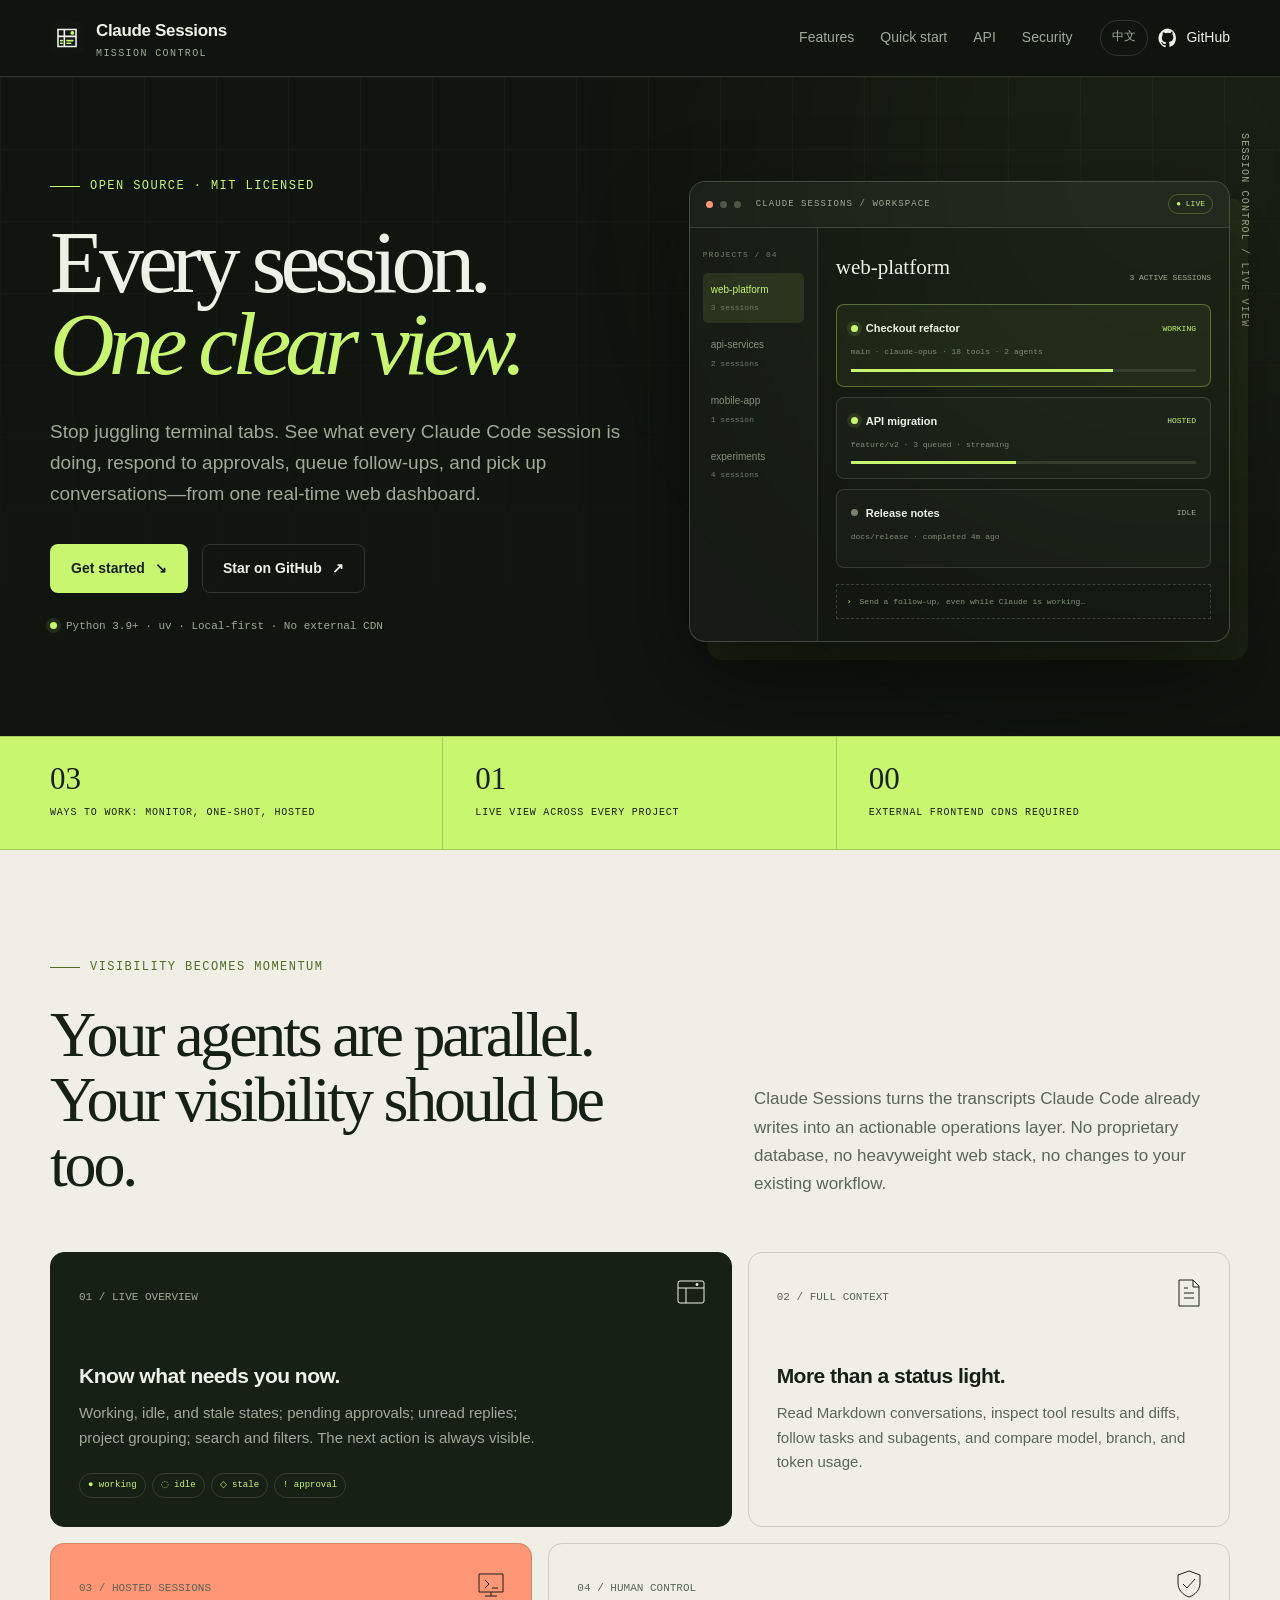
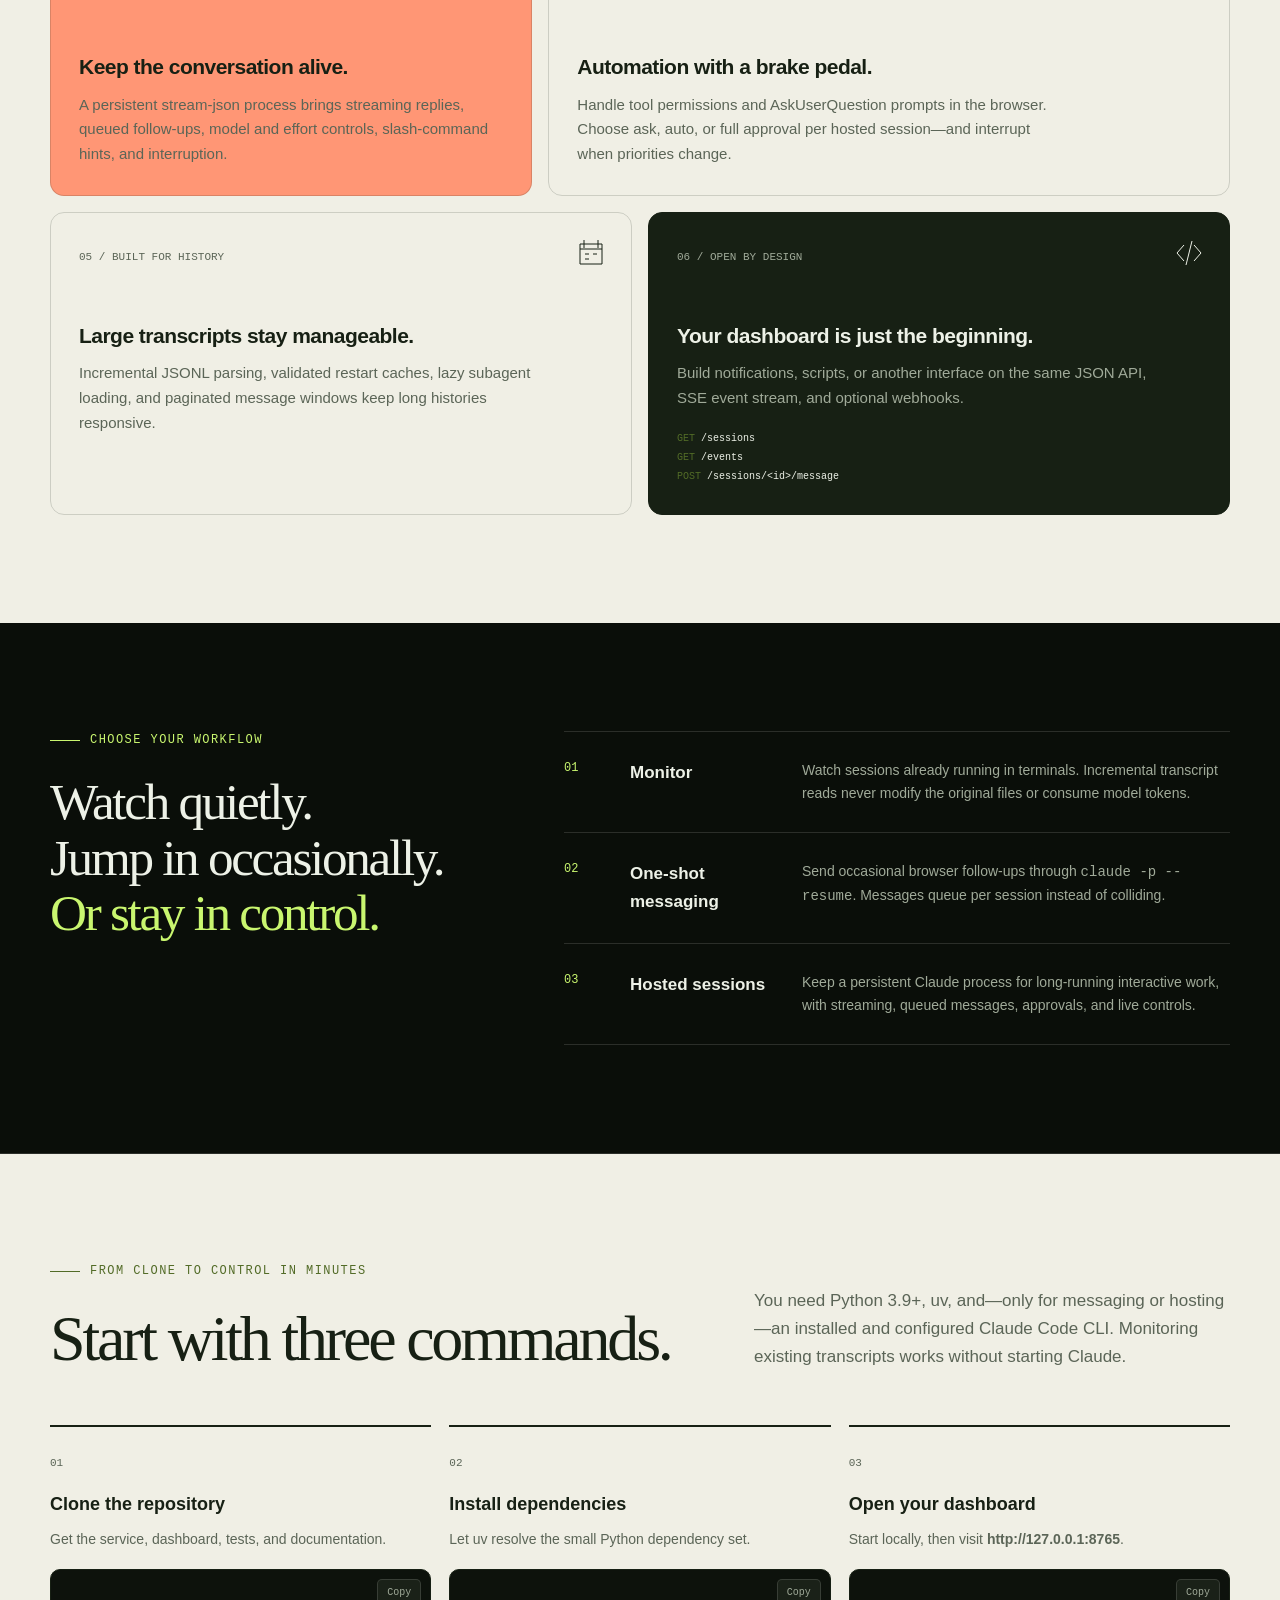
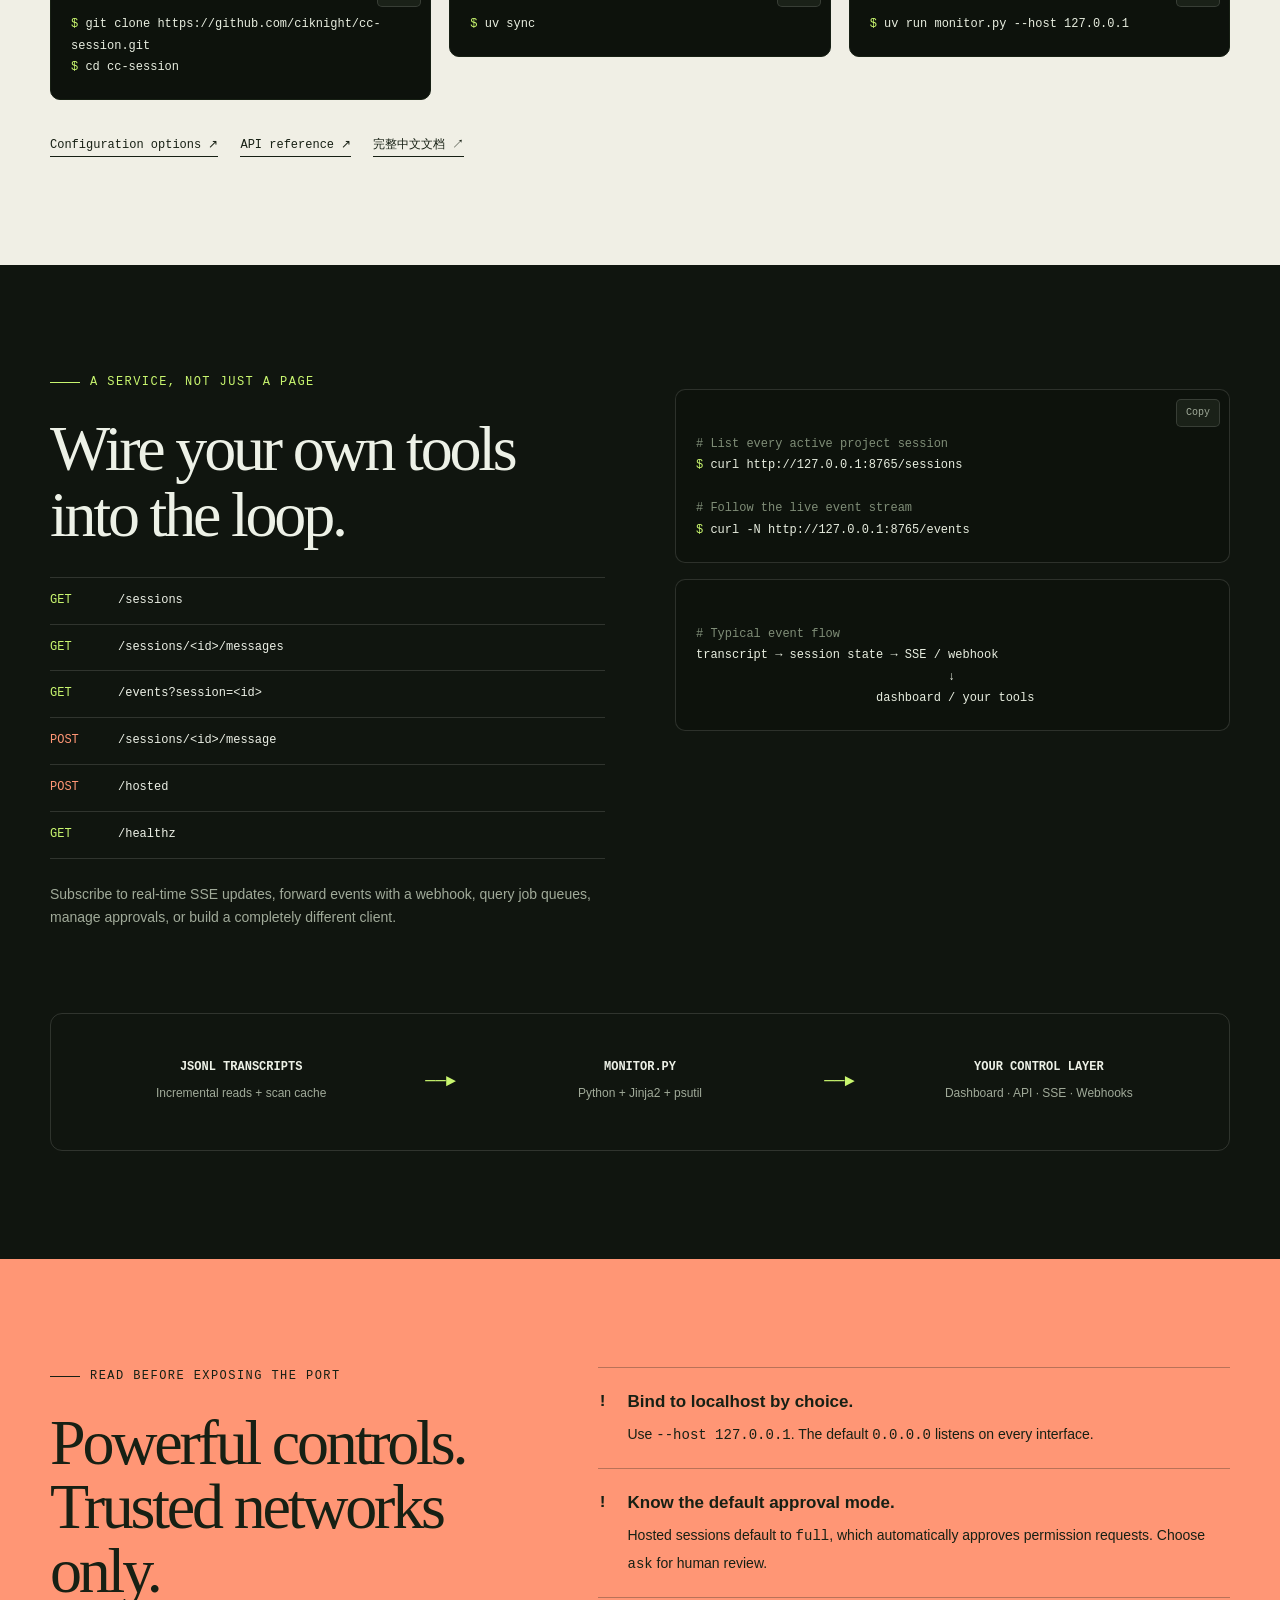
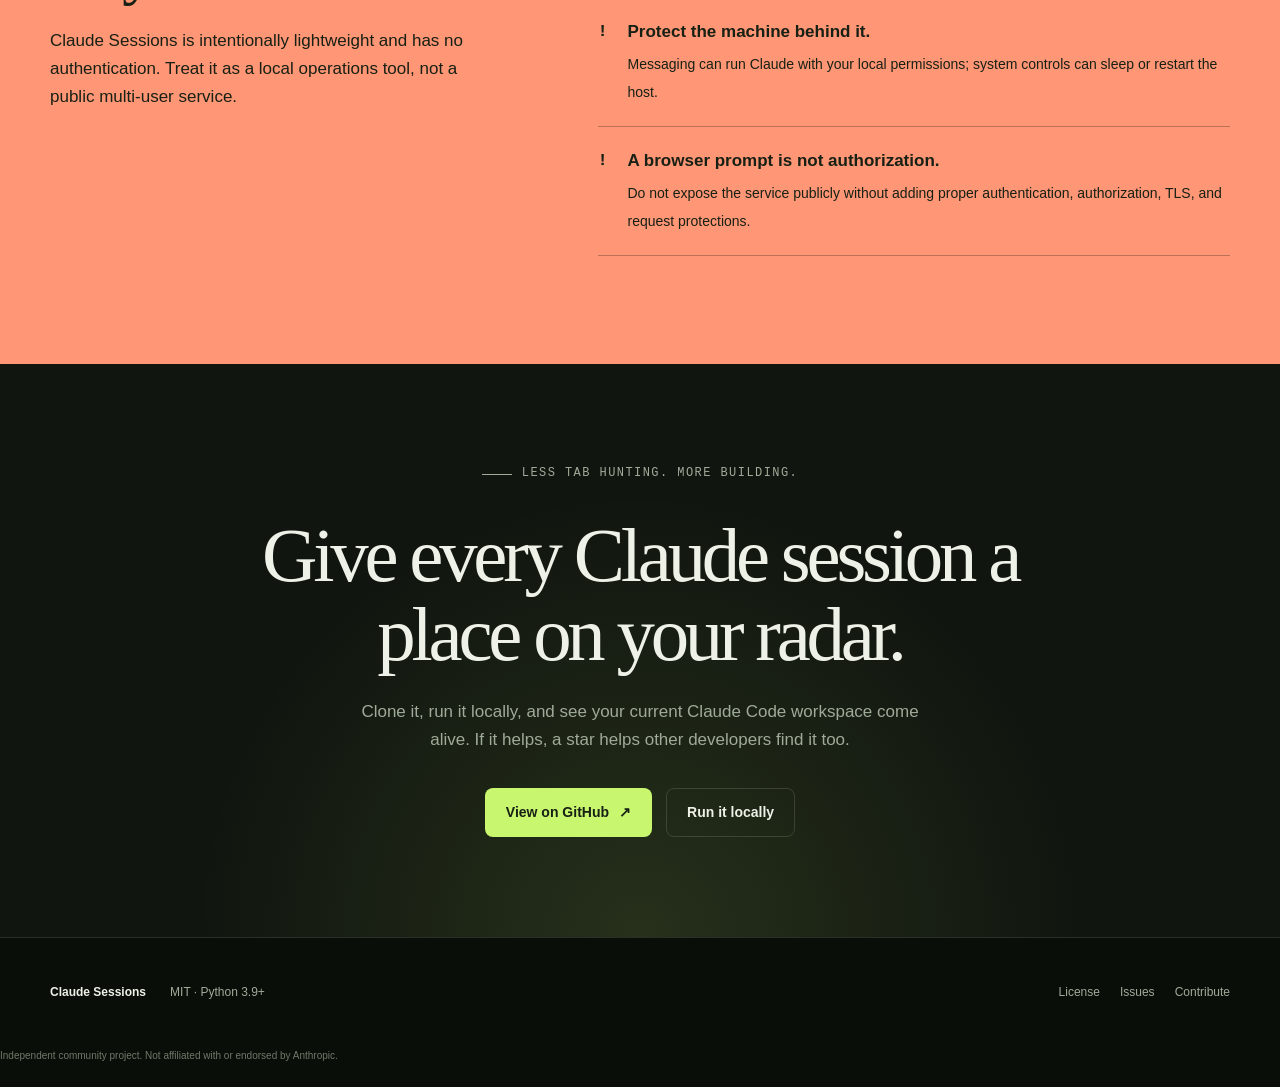
==== docs/index.html @ e8947041 "docs: 重写中英文文档并添加 GitHub Pages 站点 Co-Authored-By: Kimi <noreply@moonshot.ai>" ====
<!doctype html>
<html lang="en">
<head>
  <meta charset="utf-8">
  <meta name="viewport" content="width=device-width, initial-scale=1">
  <title>Claude Sessions — Mission control for Claude Code</title>
  <meta name="description" content="Monitor, manage, and chat with every Claude Code session from one real-time, self-hosted web dashboard. Open source and MIT licensed.">
  <meta name="theme-color" content="#10150f">
  <meta property="og:type" content="website">
  <meta property="og:title" content="Claude Sessions — Every session. One clear view.">
  <meta property="og:description" content="A real-time mission control dashboard for your Claude Code sessions.">
  <meta property="og:url" content="https://ciknight.github.io/cc-session/">
  <link rel="canonical" href="https://ciknight.github.io/cc-session/">
  <link rel="alternate" hreflang="en" href="https://ciknight.github.io/cc-session/">
  <link rel="alternate" hreflang="zh-CN" href="https://ciknight.github.io/cc-session/zh-CN.html">
  <link rel="icon" href="./favicon.svg" type="image/svg+xml">
  <link rel="stylesheet" href="./styles.css">
  <script src="./site.js" defer></script>
</head>
<body>
  <a class="skip-link" href="#main">Skip to content</a>
  <header class="site-header">
    <nav class="nav container" aria-label="Main navigation">
      <a class="brand" href="./index.html" aria-label="Claude Sessions home">
        <img src="./favicon.svg" alt="" width="34" height="34">
        <span>Claude Sessions<small>MISSION CONTROL</small></span>
      </a>
      <div class="nav-links">
        <a href="#features">Features</a>
        <a href="#quickstart">Quick start</a>
        <a href="#api">API</a>
        <a href="#security">Security</a>
      </div>
      <div class="nav-actions">
        <a class="language" href="./zh-CN.html" lang="zh-CN" hreflang="zh-CN" aria-label="阅读中文版">中文</a>
        <a class="github-link" href="https://github.com/ciknight/cc-session" target="_blank" rel="noopener noreferrer" aria-label="View Claude Sessions on GitHub">
          <svg viewBox="0 0 24 24" fill="currentColor" aria-hidden="true"><path d="M12 .7a11.5 11.5 0 0 0-3.6 22.4c.6.1.8-.2.8-.5v-2c-3.3.7-4-1.4-4-1.4-.5-1.4-1.3-1.8-1.3-1.8-1.1-.7.1-.7.1-.7 1.2.1 1.8 1.2 1.8 1.2 1.1 1.8 2.8 1.3 3.5 1 .1-.8.4-1.3.8-1.6-2.7-.3-5.5-1.3-5.5-5.9 0-1.3.5-2.4 1.2-3.2-.1-.3-.5-1.5.1-3.2 0 0 1-.3 3.2 1.2a11 11 0 0 1 5.8 0C16.1 4 17.1 4.3 17.1 4.3c.6 1.7.2 2.9.1 3.2.8.8 1.2 1.9 1.2 3.2 0 4.6-2.8 5.6-5.5 5.9.4.4.8 1.1.8 2.2v3.3c0 .3.2.7.8.5A11.5 11.5 0 0 0 12 .7Z"/></svg>
          <span>GitHub</span>
        </a>
      </div>
    </nav>
  </header>

  <main id="main">
    <section class="hero">
      <div class="hero-grid container">
        <div class="hero-copy-wrap">
          <p class="eyebrow">Open source · MIT licensed</p>
          <h1 class="hero-title">Every session.<em>One clear view.</em></h1>
          <p class="hero-copy">Stop juggling terminal tabs. See what every Claude Code session is doing, respond to approvals, queue follow-ups, and pick up conversations—from one real-time web dashboard.</p>
          <div class="hero-actions">
            <a class="button button-primary" href="#quickstart">Get started <span aria-hidden="true">↘</span></a>
            <a class="button button-ghost" href="https://github.com/ciknight/cc-session" target="_blank" rel="noopener noreferrer">Star on GitHub <span aria-hidden="true">↗</span></a>
          </div>
          <p class="hero-note"><span class="status-dot" aria-hidden="true"></span> Python 3.9+ · uv · Local-first · No external CDN</p>
        </div>

        <div class="console-wrap">
          <span class="console-index" aria-hidden="true">SESSION CONTROL / LIVE VIEW</span>
          <div class="console" role="img" aria-label="Stylized preview of the Claude Sessions multi-project dashboard">
            <div class="console-bar" aria-hidden="true">
              <i></i><i></i><i></i>
              <span class="console-title">CLAUDE SESSIONS / WORKSPACE</span>
              <span class="live-pill">● LIVE</span>
            </div>
            <div class="console-body" aria-hidden="true">
              <aside class="console-side">
                <p class="console-label">PROJECTS / 04</p>
                <div class="project active">web-platform<span>3 sessions</span></div>
                <div class="project">api-services<span>2 sessions</span></div>
                <div class="project">mobile-app<span>1 session</span></div>
                <div class="project">experiments<span>4 sessions</span></div>
              </aside>
              <div class="console-main">
                <div class="console-heading"><strong>web-platform</strong><span>3 ACTIVE SESSIONS</span></div>
                <div class="session-card featured">
                  <div class="session-top"><span class="status-dot"></span><strong>Checkout refactor</strong><span class="session-state">working</span></div>
                  <p class="session-meta">main · claude-opus · 18 tools · 2 agents</p>
                  <div class="meter"><span style="width: 76%"></span></div>
                </div>
                <div class="session-card">
                  <div class="session-top"><span class="status-dot"></span><strong>API migration</strong><span class="session-state">hosted</span></div>
                  <p class="session-meta">feature/v2 · 3 queued · streaming</p>
                  <div class="meter"><span style="width: 48%"></span></div>
                </div>
                <div class="session-card">
                  <div class="session-top"><span class="status-dot" style="background:#77816f;box-shadow:none"></span><strong>Release notes</strong><span class="session-state idle">idle</span></div>
                  <p class="session-meta">docs/release · completed 4m ago</p>
                </div>
                <div class="console-command"><b>›</b> Send a follow-up, even while Claude is working…</div>
              </div>
            </div>
          </div>
        </div>
      </div>
    </section>

    <div class="signal-strip" aria-label="Project facts">
      <div class="signal-grid container">
        <div class="signal"><strong>03</strong><span>ways to work: monitor, one-shot, hosted</span></div>
        <div class="signal"><strong>01</strong><span>live view across every project</span></div>
        <div class="signal"><strong>00</strong><span>external frontend CDNs required</span></div>
      </div>
    </div>

    <section class="section section-paper" id="features">
      <div class="container">
        <div class="section-head">
          <div>
            <p class="eyebrow">Visibility becomes momentum</p>
            <h2 class="section-title">Your agents are parallel.<br>Your visibility should be too.</h2>
          </div>
          <p class="section-copy">Claude Sessions turns the transcripts Claude Code already writes into an actionable operations layer. No proprietary database, no heavyweight web stack, no changes to your existing workflow.</p>
        </div>

        <div class="feature-grid">
          <article class="feature-card dark">
            <span class="feature-number">01 / LIVE OVERVIEW</span>
            <svg class="feature-icon" viewBox="0 0 32 32" fill="none" stroke="currentColor" aria-hidden="true"><rect x="3" y="4" width="26" height="22" rx="2"/><path d="M3 11h26M11 11v15"/><circle cx="22" cy="7.5" r="1" fill="currentColor"/></svg>
            <h3>Know what needs you now.</h3>
            <p>Working, idle, and stale states; pending approvals; unread replies; project grouping; search and filters. The next action is always visible.</p>
            <div class="mini-events"><span>● working</span><span>◌ idle</span><span>◇ stale</span><span>! approval</span></div>
          </article>

          <article class="feature-card">
            <span class="feature-number">02 / FULL CONTEXT</span>
            <svg class="feature-icon" viewBox="0 0 32 32" fill="none" stroke="currentColor" aria-hidden="true"><path d="M6 3h14l6 6v20H6z"/><path d="M20 3v7h6M11 16h10M11 21h10M11 11h4"/></svg>
            <h3>More than a status light.</h3>
            <p>Read Markdown conversations, inspect tool results and diffs, follow tasks and subagents, and compare model, branch, and token usage.</p>
          </article>

          <article class="feature-card accent">
            <span class="feature-number">03 / HOSTED SESSIONS</span>
            <svg class="feature-icon" viewBox="0 0 32 32" fill="none" stroke="currentColor" aria-hidden="true"><path d="M4 6h24v18H4zM10 28h12M16 24v4"/><path d="m10 12 4 4-4 4M17 20h6"/></svg>
            <h3>Keep the conversation alive.</h3>
            <p>A persistent stream-json process brings streaming replies, queued follow-ups, model and effort controls, slash-command hints, and interruption.</p>
          </article>

          <article class="feature-card">
            <span class="feature-number">04 / HUMAN CONTROL</span>
            <svg class="feature-icon" viewBox="0 0 32 32" fill="none" stroke="currentColor" aria-hidden="true"><path d="M16 3 27 7v8c0 7-4.7 11.7-11 14-6.3-2.3-11-7-11-14V7z"/><path d="m10 16 4 4 8-9"/></svg>
            <h3>Automation with a brake pedal.</h3>
            <p>Handle tool permissions and AskUserQuestion prompts in the browser. Choose ask, auto, or full approval per hosted session—and interrupt when priorities change.</p>
          </article>

          <article class="feature-card">
            <span class="feature-number">05 / BUILT FOR HISTORY</span>
            <svg class="feature-icon" viewBox="0 0 32 32" fill="none" stroke="currentColor" aria-hidden="true"><path d="M5 7h22v20H5zM9 3v8M23 3v8M5 12h22"/><path d="M10 17h4M18 17h4M10 22h4"/></svg>
            <h3>Large transcripts stay manageable.</h3>
            <p>Incremental JSONL parsing, validated restart caches, lazy subagent loading, and paginated message windows keep long histories responsive.</p>
          </article>

          <article class="feature-card dark">
            <span class="feature-number">06 / OPEN BY DESIGN</span>
            <svg class="feature-icon" viewBox="0 0 32 32" fill="none" stroke="currentColor" aria-hidden="true"><path d="M11 8 4 16l7 8M21 8l7 8-7 8M19 4l-6 24"/></svg>
            <h3>Your dashboard is just the beginning.</h3>
            <p>Build notifications, scripts, or another interface on the same JSON API, SSE event stream, and optional webhooks.</p>
            <div class="endpoint-lines"><b>GET</b> /sessions<br><b>GET</b> /events<br><b>POST</b> /sessions/&lt;id&gt;/message</div>
          </article>
        </div>
      </div>
    </section>

    <section class="statement" id="workflows">
      <div class="statement-grid container">
        <div>
          <p class="eyebrow">Choose your workflow</p>
          <h2 class="statement-title">Watch quietly.<br>Jump in occasionally.<br><span class="lime">Or stay in control.</span></h2>
        </div>
        <div class="workflow-list">
          <article class="workflow">
            <span class="workflow-number">01</span>
            <h3>Monitor</h3>
            <p>Watch sessions already running in terminals. Incremental transcript reads never modify the original files or consume model tokens.</p>
          </article>
          <article class="workflow">
            <span class="workflow-number">02</span>
            <h3>One-shot messaging</h3>
            <p>Send occasional browser follow-ups through <code>claude -p --resume</code>. Messages queue per session instead of colliding.</p>
          </article>
          <article class="workflow">
            <span class="workflow-number">03</span>
            <h3>Hosted sessions</h3>
            <p>Keep a persistent Claude process for long-running interactive work, with streaming, queued messages, approvals, and live controls.</p>
          </article>
        </div>
      </div>
    </section>

    <section class="section section-paper" id="quickstart">
      <div class="container">
        <div class="section-head">
          <div>
            <p class="eyebrow">From clone to control in minutes</p>
            <h2 class="section-title">Start with three commands.</h2>
          </div>
          <p class="section-copy">You need Python 3.9+, uv, and—only for messaging or hosting—an installed and configured Claude Code CLI. Monitoring existing transcripts works without starting Claude.</p>
        </div>

        <div class="steps">
          <article class="step">
            <h3>Clone the repository</h3>
            <p>Get the service, dashboard, tests, and documentation.</p>
            <div class="code-block">
              <button class="copy-button" type="button" data-copy="git clone https://github.com/ciknight/cc-session.git &amp;&amp; cd cc-session" aria-label="Copy clone command">Copy</button>
              <pre><span class="prompt">$</span> git clone https://github.com/ciknight/cc-session.git
<span class="prompt">$</span> cd cc-session</pre>
            </div>
          </article>
          <article class="step">
            <h3>Install dependencies</h3>
            <p>Let uv resolve the small Python dependency set.</p>
            <div class="code-block">
              <button class="copy-button" type="button" data-copy="uv sync" aria-label="Copy dependency installation command">Copy</button>
              <pre><span class="prompt">$</span> uv sync</pre>
            </div>
          </article>
          <article class="step">
            <h3>Open your dashboard</h3>
            <p>Start locally, then visit <strong>http://127.0.0.1:8765</strong>.</p>
            <div class="code-block">
              <button class="copy-button" type="button" data-copy="uv run monitor.py --host 127.0.0.1" aria-label="Copy server start command">Copy</button>
              <pre><span class="prompt">$</span> uv run monitor.py --host 127.0.0.1</pre>
            </div>
          </article>
        </div>
        <div class="quick-links">
          <a class="text-link" href="https://github.com/ciknight/cc-session#configuration" target="_blank" rel="noopener noreferrer">Configuration options ↗</a>
          <a class="text-link" href="https://github.com/ciknight/cc-session#json-api-sse-and-webhooks" target="_blank" rel="noopener noreferrer">API reference ↗</a>
          <a class="text-link" href="https://github.com/ciknight/cc-session/blob/main/README.zh-CN.md" target="_blank" rel="noopener noreferrer">完整中文文档 ↗</a>
        </div>
      </div>
    </section>

    <section class="section" id="api">
      <div class="container">
        <div class="api-grid">
          <div>
            <p class="eyebrow">A service, not just a page</p>
            <h2 class="section-title">Wire your own tools into the loop.</h2>
            <ul class="api-list">
              <li><b>GET</b><span>/sessions</span></li>
              <li><b>GET</b><span>/sessions/&lt;id&gt;/messages</span></li>
              <li><b>GET</b><span>/events?session=&lt;id&gt;</span></li>
              <li><b class="post">POST</b><span>/sessions/&lt;id&gt;/message</span></li>
              <li><b class="post">POST</b><span>/hosted</span></li>
              <li><b>GET</b><span>/healthz</span></li>
            </ul>
            <p class="api-note">Subscribe to real-time SSE updates, forward events with a webhook, query job queues, manage approvals, or build a completely different client.</p>
          </div>
          <div>
            <div class="code-block">
              <button class="copy-button" type="button" data-copy="curl http://127.0.0.1:8765/sessions" aria-label="Copy sessions API example">Copy</button>
              <pre><span class="comment"># List every active project session</span>
<span class="prompt">$</span> curl http://127.0.0.1:8765/sessions

<span class="comment"># Follow the live event stream</span>
<span class="prompt">$</span> curl -N http://127.0.0.1:8765/events</pre>
            </div>
            <div class="code-block">
              <pre><span class="comment"># Typical event flow</span>
transcript → session state → SSE / webhook
                                   ↓
                         dashboard / your tools</pre>
            </div>
          </div>
        </div>

        <div class="architecture">
          <div class="architecture-flow" aria-label="Architecture: transcript files to monitor service to dashboard and integrations">
            <div class="arch-node"><strong>JSONL TRANSCRIPTS</strong><span>Incremental reads + scan cache</span></div>
            <span class="arch-arrow" aria-hidden="true">──►</span>
            <div class="arch-node"><strong>MONITOR.PY</strong><span>Python + Jinja2 + psutil</span></div>
            <span class="arch-arrow" aria-hidden="true">──►</span>
            <div class="arch-node"><strong>YOUR CONTROL LAYER</strong><span>Dashboard · API · SSE · Webhooks</span></div>
          </div>
        </div>
      </div>
    </section>

    <section class="section security" id="security">
      <div class="security-grid container">
        <div>
          <p class="eyebrow">Read before exposing the port</p>
          <h2 class="security-title">Powerful controls.<br>Trusted networks only.</h2>
          <p class="security-intro">Claude Sessions is intentionally lightweight and has no authentication. Treat it as a local operations tool, not a public multi-user service.</p>
        </div>
        <ul class="security-list">
          <li><strong>Bind to localhost by choice.</strong><span>Use <code>--host 127.0.0.1</code>. The default <code>0.0.0.0</code> listens on every interface.</span></li>
          <li><strong>Know the default approval mode.</strong><span>Hosted sessions default to <code>full</code>, which automatically approves permission requests. Choose <code>ask</code> for human review.</span></li>
          <li><strong>Protect the machine behind it.</strong><span>Messaging can run Claude with your local permissions; system controls can sleep or restart the host.</span></li>
          <li><strong>A browser prompt is not authorization.</strong><span>Do not expose the service publicly without adding proper authentication, authorization, TLS, and request protections.</span></li>
        </ul>
      </div>
    </section>

    <section class="closing">
      <div class="closing-inner container">
        <p class="eyebrow" style="justify-content:center">Less tab hunting. More building.</p>
        <h2 class="closing-title">Give every Claude session a place on your radar.</h2>
        <p>Clone it, run it locally, and see your current Claude Code workspace come alive. If it helps, a star helps other developers find it too.</p>
        <div class="hero-actions">
          <a class="button button-primary" href="https://github.com/ciknight/cc-session" target="_blank" rel="noopener noreferrer">View on GitHub <span aria-hidden="true">↗</span></a>
          <a class="button button-ghost" href="#quickstart">Run it locally</a>
        </div>
      </div>
    </section>
  </main>

  <footer class="site-footer">
    <div class="footer container">
      <span class="footer-brand">Claude Sessions</span>
      <span>MIT · Python 3.9+</span>
      <div class="footer-links">
        <a href="https://github.com/ciknight/cc-session/blob/main/LICENSE" target="_blank" rel="noopener noreferrer">License</a>
        <a href="https://github.com/ciknight/cc-session/issues" target="_blank" rel="noopener noreferrer">Issues</a>
        <a href="https://github.com/ciknight/cc-session#contributing" target="_blank" rel="noopener noreferrer">Contribute</a>
      </div>
    </div>
    <p class="disclaimer container">Independent community project. Not affiliated with or endorsed by Anthropic.</p>
  </footer>
  <div id="copy-status" class="sr-only" role="status" aria-live="polite"></div>
</body>
</html>
---- docs/styles.css ----
/* Claude Sessions — editorial mission-control aesthetic, no external assets. */
:root {
  color-scheme: dark;
  --bg: #10150f;
  --bg-deep: #0a0e09;
  --surface: #182017;
  --surface-2: #20291e;
  --paper: #f0efe5;
  --paper-deep: #e5e5d9;
  --ink: #172014;
  --text: #edf1e7;
  --muted: #a0aa99;
  --muted-dark: #5b6557;
  --line: rgba(237, 241, 231, 0.14);
  --line-dark: rgba(23, 32, 20, 0.16);
  --lime: #c9f66f;
  --lime-deep: #a9db4f;
  --coral: #ff9675;
  --mono: "Cascadia Code", "SFMono-Regular", Consolas, monospace;
  --display: "Iowan Old Style", "Palatino Linotype", "Book Antiqua", Georgia, serif;
  --body: "Trebuchet MS", "Aptos", sans-serif;
  --max: 1180px;
  --radius: 22px;
}

* { box-sizing: border-box; }
html { scroll-behavior: smooth; scroll-padding-top: 96px; }
body {
  margin: 0;
  background: var(--bg);
  color: var(--text);
  font-family: var(--body);
  font-size: 17px;
  line-height: 1.65;
  -webkit-font-smoothing: antialiased;
}
html[lang="zh-CN"] body { font-family: "Trebuchet MS", "Microsoft YaHei", sans-serif; }
html[lang="zh-CN"] .hero-title,
html[lang="zh-CN"] .section-title,
html[lang="zh-CN"] .statement-title,
html[lang="zh-CN"] .closing-title {
  font-family: "Songti SC", "Noto Serif CJK SC", "SimSun", serif;
}

a { color: inherit; text-decoration: none; }
button, a { -webkit-tap-highlight-color: transparent; }
button { font: inherit; }
::selection { background: var(--lime); color: var(--ink); }
:focus-visible { outline: 3px solid var(--coral); outline-offset: 4px; }

.skip-link {
  position: fixed;
  top: 10px;
  left: 10px;
  z-index: 100;
  padding: 10px 16px;
  background: var(--lime);
  color: var(--ink);
  transform: translateY(-160%);
}
.skip-link:focus { transform: translateY(0); }
.container { width: min(calc(100% - 48px), var(--max)); margin-inline: auto; }
.mono { font-family: var(--mono); }
.lime { color: var(--lime); }
.coral { color: var(--coral); }
.sr-only {
  position: absolute;
  width: 1px;
  height: 1px;
  padding: 0;
  margin: -1px;
  overflow: hidden;
  clip: rect(0, 0, 0, 0);
  white-space: nowrap;
  border: 0;
}

.site-header {
  position: sticky;
  top: 0;
  z-index: 50;
  border-bottom: 1px solid var(--line);
  background: rgba(16, 21, 15, 0.88);
  backdrop-filter: blur(18px);
}
.nav { min-height: 76px; display: flex; align-items: center; gap: 28px; }
.brand { display: inline-flex; align-items: center; gap: 12px; font-weight: 700; letter-spacing: -0.02em; }
.brand img { width: 34px; height: 34px; }
.brand small { color: var(--muted); font-family: var(--mono); font-size: 10px; font-weight: 400; letter-spacing: 0.14em; display: block; line-height: 1; margin-top: 3px; }
.nav-links { display: flex; align-items: center; gap: 26px; margin-left: auto; }
.nav-links a { color: var(--muted); font-size: 14px; }
.nav-links a:hover { color: var(--lime); }
.nav-actions { display: flex; align-items: center; gap: 10px; margin-left: auto; }
.nav-links + .nav-actions { margin-left: 0; }
.language {
  padding: 7px 11px;
  border: 1px solid var(--line);
  border-radius: 99px;
  color: var(--muted);
  font-family: var(--mono);
  font-size: 12px;
}
.language:hover { border-color: var(--lime); color: var(--lime); }
.github-link { display: inline-flex; align-items: center; gap: 8px; font-size: 14px; }
.github-link svg { width: 20px; height: 20px; }

.hero { position: relative; overflow: hidden; padding: 100px 0 90px; }
.hero::before {
  content: "";
  position: absolute;
  inset: 0;
  pointer-events: none;
  background-image: linear-gradient(var(--line) 1px, transparent 1px), linear-gradient(90deg, var(--line) 1px, transparent 1px);
  background-size: 72px 72px;
  mask-image: linear-gradient(to bottom, black, transparent 88%);
  opacity: 0.24;
}
.hero::after {
  content: "";
  position: absolute;
  width: 580px;
  height: 580px;
  right: -180px;
  top: -200px;
  border-radius: 50%;
  background: var(--lime);
  filter: blur(180px);
  opacity: 0.08;
  pointer-events: none;
}
.hero-grid { position: relative; display: grid; grid-template-columns: minmax(0, 1.03fr) minmax(420px, 0.97fr); gap: 64px; align-items: center; }
.eyebrow { display: flex; align-items: center; gap: 10px; margin: 0 0 24px; color: var(--lime); font-family: var(--mono); font-size: 12px; letter-spacing: 0.12em; text-transform: uppercase; }
.eyebrow::before { content: ""; width: 30px; height: 1px; background: currentColor; }
.hero-title { margin: 0; font-family: var(--display); font-size: clamp(58px, 7vw, 102px); font-weight: 400; letter-spacing: -0.065em; line-height: 0.92; }
.hero-title em { display: block; color: var(--lime); font-weight: 400; }
html[lang="zh-CN"] .hero-title { font-size: clamp(48px, 6.3vw, 86px); letter-spacing: -0.05em; line-height: 1.06; }
.hero-copy { max-width: 610px; margin: 30px 0 0; color: var(--muted); font-size: 19px; line-height: 1.65; }
.hero-actions { display: flex; flex-wrap: wrap; gap: 14px; margin-top: 34px; }
.button { display: inline-flex; align-items: center; justify-content: center; gap: 10px; min-height: 48px; padding: 12px 20px; border: 1px solid transparent; border-radius: 8px; font-size: 14px; font-weight: 700; transition: transform 180ms ease, background 180ms ease, border-color 180ms ease; }
.button:hover { transform: translateY(-2px); }
.button-primary { background: var(--lime); color: var(--ink); }
.button-primary:hover { background: #dcff94; }
.button-ghost { border-color: var(--line); color: var(--text); }
.button-ghost:hover { border-color: var(--muted); background: rgba(255,255,255,0.04); }
.button-dark { background: var(--ink); color: var(--paper); }
.button svg { width: 17px; height: 17px; }
.hero-note { display: flex; align-items: center; gap: 9px; margin-top: 24px; color: var(--muted); font-family: var(--mono); font-size: 11px; }
.status-dot { display: inline-block; flex: 0 0 auto; width: 7px; height: 7px; border-radius: 50%; background: var(--lime); box-shadow: 0 0 0 4px rgba(201, 246, 111, 0.1); }
.hero-copy-wrap { animation: arrive 650ms both; }
.console-wrap { position: relative; animation: arrive 750ms 120ms both; }
.console-index { position: absolute; right: -22px; top: -48px; color: var(--muted); font-family: var(--mono); font-size: 10px; letter-spacing: 0.12em; writing-mode: vertical-rl; }
.console { position: relative; border: 1px solid rgba(237,241,231,0.22); border-radius: 16px; overflow: hidden; background: #121811; box-shadow: 0 36px 90px rgba(0,0,0,0.46), 18px 18px 0 rgba(201,246,111,0.06); }
.console-bar { display: flex; align-items: center; gap: 7px; height: 46px; padding: 0 16px; border-bottom: 1px solid var(--line); background: #1a2119; }
.console-bar i { width: 7px; height: 7px; border-radius: 50%; background: #4c5749; }
.console-bar i:first-child { background: var(--coral); }
.console-title { margin-left: 8px; color: var(--muted); font-family: var(--mono); font-size: 9px; letter-spacing: 0.12em; }
.live-pill { margin-left: auto; padding: 2px 7px; border: 1px solid rgba(201,246,111,0.25); border-radius: 99px; color: var(--lime); font-family: var(--mono); font-size: 8px; }
.console-body { display: grid; grid-template-columns: 128px 1fr; min-height: 390px; }
.console-side { padding: 20px 13px; border-right: 1px solid var(--line); background: rgba(255,255,255,0.015); }
.console-label { margin: 0 0 12px; color: #74806f; font-family: var(--mono); font-size: 8px; letter-spacing: 0.12em; }
.project { padding: 9px 8px; margin-bottom: 5px; border-radius: 5px; color: #84907e; font-size: 10px; }
.project.active { background: rgba(201,246,111,0.1); color: var(--lime); }
.project span { display: block; margin-top: 3px; color: #6f7b69; font-family: var(--mono); font-size: 8px; }
.console-main { padding: 22px 18px; }
.console-heading { display: flex; justify-content: space-between; align-items: end; margin-bottom: 20px; }
.console-heading strong { font-family: var(--display); font-size: 21px; font-weight: 400; }
.console-heading span { color: var(--muted); font-family: var(--mono); font-size: 8px; }
.session-card { padding: 14px; margin-bottom: 10px; border: 1px solid var(--line); border-radius: 8px; background: rgba(255,255,255,0.025); }
.session-card.featured { border-color: rgba(201,246,111,0.34); background: rgba(201,246,111,0.055); }
.session-top { display: flex; align-items: center; gap: 8px; font-size: 11px; }
.session-state { margin-left: auto; color: var(--lime); font-family: var(--mono); font-size: 8px; text-transform: uppercase; }
.session-state.idle { color: #a1aa9c; }
.session-meta { margin: 8px 0 10px; color: #7e8978; font-family: var(--mono); font-size: 8px; }
.meter { height: 3px; background: #30392d; }
.meter span { display: block; height: 100%; background: var(--lime); }
.console-command { display: flex; align-items: center; gap: 8px; margin-top: 16px; padding: 10px; border: 1px dashed #394334; color: #85917d; font-family: var(--mono); font-size: 8px; }
.console-command b { color: var(--lime); font-weight: 400; }

.signal-strip { border-block: 1px solid rgba(23,32,20,0.2); background: var(--lime); color: var(--ink); }
.signal-grid { display: grid; grid-template-columns: repeat(3, 1fr); }
.signal { padding: 25px 32px; border-right: 1px solid rgba(23,32,20,0.2); }
.signal:first-child { padding-left: 0; }
.signal:last-child { border: 0; }
.signal strong { display: block; font-family: var(--display); font-size: 31px; font-weight: 400; line-height: 1.1; }
.signal span { font-family: var(--mono); font-size: 10px; letter-spacing: 0.08em; text-transform: uppercase; }

.section { padding: 108px 0; }
.section-paper { background: var(--paper); color: var(--ink); }
.section-paper .eyebrow { color: #526b27; }
.section-paper .section-copy { color: var(--muted-dark); }
.section-head { display: grid; grid-template-columns: 1.15fr 0.85fr; gap: 60px; align-items: end; margin-bottom: 54px; }
.section-title { margin: 0; font-family: var(--display); font-size: clamp(42px, 5vw, 67px); font-weight: 400; letter-spacing: -0.05em; line-height: 1.02; }
.section-copy { margin: 0; color: var(--muted); }
.feature-grid { display: grid; grid-template-columns: repeat(12, 1fr); gap: 16px; }
.feature-card { position: relative; min-height: 250px; padding: 28px; border: 1px solid var(--line-dark); border-radius: 14px; overflow: hidden; transition: transform 180ms ease, box-shadow 180ms ease; }
.feature-card:hover { transform: translateY(-4px); box-shadow: 0 18px 40px rgba(23,32,20,0.08); }
.feature-card:nth-child(1), .feature-card:nth-child(4) { grid-column: span 7; }
.feature-card:nth-child(2), .feature-card:nth-child(3) { grid-column: span 5; }
.feature-card:nth-child(5), .feature-card:nth-child(6) { grid-column: span 6; }
.feature-card.dark { background: var(--ink); color: var(--text); border-color: var(--ink); }
.feature-card.accent { background: var(--coral); }
.feature-number { color: var(--muted-dark); font-family: var(--mono); font-size: 11px; }
.dark .feature-number { color: var(--muted); }
.feature-icon { position: absolute; right: 24px; top: 24px; width: 32px; height: 32px; }
.feature-card h3 { margin: 54px 0 12px; font-size: 21px; letter-spacing: -0.025em; line-height: 1.25; }
.feature-card p { max-width: 480px; margin: 0; color: var(--muted-dark); font-size: 15px; }
.feature-card.dark p { color: var(--muted); }
.mini-events { display: flex; gap: 6px; margin-top: 23px; }
.mini-events span { padding: 4px 8px; border: 1px solid var(--line); border-radius: 99px; color: var(--lime); font-family: var(--mono); font-size: 9px; }
.endpoint-lines { margin-top: 18px; font-family: var(--mono); font-size: 10px; line-height: 1.9; }
.endpoint-lines b { color: #526b27; font-weight: 400; }

.statement { padding: 108px 0; border-bottom: 1px solid var(--line); background: var(--bg-deep); }
.statement-grid { display: grid; grid-template-columns: 0.8fr 1.2fr; gap: 70px; }
.statement-title { margin: 0; font-family: var(--display); font-size: clamp(39px, 4vw, 58px); font-weight: 400; letter-spacing: -0.045em; line-height: 1.08; }
.workflow-list { border-top: 1px solid var(--line); }
.workflow { display: grid; grid-template-columns: 44px 150px 1fr; gap: 22px; padding: 27px 0; border-bottom: 1px solid var(--line); align-items: start; }
.workflow-number { color: var(--lime); font-family: var(--mono); font-size: 12px; }
.workflow h3 { margin: 0; font-size: 17px; }
.workflow p { margin: 0; color: var(--muted); font-size: 14px; }

.steps { display: grid; grid-template-columns: repeat(3, 1fr); gap: 18px; counter-reset: steps; }
.step { padding-top: 20px; border-top: 2px solid var(--ink); counter-increment: steps; }
.step::before { content: "0" counter(steps); color: var(--muted-dark); font-family: var(--mono); font-size: 11px; }
.step h3 { margin: 15px 0 8px; font-size: 18px; }
.step p { margin: 0 0 18px; color: var(--muted-dark); font-size: 14px; }
.code-block { position: relative; margin: 16px 0 0; border: 1px solid var(--line); border-radius: 10px; background: #0d120c; color: #e8eee0; overflow: hidden; }
.section-paper .code-block { border-color: var(--ink); }
.code-block pre { margin: 0; padding: 44px 20px 20px; overflow-x: auto; font-family: var(--mono); font-size: 12px; line-height: 1.8; white-space: pre-wrap; overflow-wrap: anywhere; }
.code-block .comment { color: #7f8d77; }
.code-block .prompt { color: var(--lime); user-select: none; }
.copy-button { position: absolute; right: 9px; top: 9px; padding: 5px 9px; border: 1px solid var(--line); border-radius: 5px; background: #1a2118; color: var(--muted); cursor: pointer; font-family: var(--mono); font-size: 10px; }
.copy-button:hover { color: var(--lime); border-color: var(--lime); }
.copy-button.copied { color: var(--ink); background: var(--lime); border-color: var(--lime); }
.quick-links { display: flex; flex-wrap: wrap; gap: 22px; margin-top: 36px; font-family: var(--mono); font-size: 12px; }
.text-link { display: inline-flex; align-items: center; gap: 8px; border-bottom: 1px solid currentColor; }
.text-link:hover { color: #4f691f; }

.api-grid { display: grid; grid-template-columns: 1fr 1fr; gap: 70px; align-items: start; }
.api-list { margin: 30px 0 0; padding: 0; list-style: none; border-top: 1px solid var(--line); }
.api-list li { display: grid; grid-template-columns: 54px 1fr; gap: 14px; padding: 13px 0; border-bottom: 1px solid var(--line); font-family: var(--mono); font-size: 12px; }
.api-list b { color: var(--lime); font-weight: 400; }
.api-list .post { color: var(--coral); }
.api-note { margin-top: 24px; color: var(--muted); font-size: 14px; }
.architecture { margin-top: 70px; padding: 26px; border: 1px solid var(--line); border-radius: 12px; }
.architecture-flow { display: grid; grid-template-columns: 1fr auto 1fr auto 1fr; gap: 20px; align-items: center; }
.arch-node { padding: 18px; text-align: center; }
.arch-node strong { display: block; font-family: var(--mono); font-size: 12px; }
.arch-node span { color: var(--muted); font-size: 12px; }
.arch-arrow { color: var(--lime); font-family: var(--mono); }

.security { background: var(--coral); color: var(--ink); }
.security-grid { display: grid; grid-template-columns: 0.85fr 1.15fr; gap: 80px; align-items: start; }
.security .eyebrow { color: var(--ink); }
.security-title { margin: 0; font-family: var(--display); font-size: clamp(46px, 5vw, 70px); font-weight: 400; letter-spacing: -0.05em; line-height: 1; }
.security-intro { margin: 24px 0 0; max-width: 420px; }
.security-list { margin: 0; padding: 0; list-style: none; border-top: 1px solid rgba(23,32,20,0.3); }
.security-list li { position: relative; padding: 20px 0 20px 30px; border-bottom: 1px solid rgba(23,32,20,0.3); }
.security-list li::before { content: "!"; position: absolute; left: 0; top: 20px; font-family: var(--mono); font-weight: 700; }
.security-list strong { display: block; margin-bottom: 4px; }
.security-list span { font-size: 14px; }

.closing { position: relative; overflow: hidden; padding: 100px 0; text-align: center; background: var(--bg); }
.closing::before { content: ""; position: absolute; inset: 0; background: radial-gradient(circle at 50% 100%, rgba(201,246,111,0.12), transparent 52%); pointer-events: none; }
.closing-inner { position: relative; }
.closing-title { max-width: 780px; margin: 0 auto 24px; font-family: var(--display); font-size: clamp(46px, 6vw, 78px); font-weight: 400; letter-spacing: -0.055em; line-height: 1.03; }
.closing p { max-width: 600px; margin: 0 auto 32px; color: var(--muted); }
.closing .hero-actions { justify-content: center; }
.site-footer { border-top: 1px solid var(--line); background: var(--bg-deep); }
.footer { display: flex; align-items: center; gap: 24px; min-height: 110px; color: var(--muted); font-size: 12px; }
.footer-brand { color: var(--text); font-weight: 700; }
.footer-links { display: flex; gap: 20px; margin-left: auto; }
.footer-links a:hover { color: var(--lime); }
.disclaimer { width: 100%; margin: 0; padding-bottom: 22px; color: #6f7969; font-size: 10px; }

@keyframes arrive {
  from { opacity: 0; transform: translateY(18px); }
  to { opacity: 1; transform: translateY(0); }
}

@media (max-width: 980px) {
  .hero { padding-top: 74px; }
  .hero-grid { grid-template-columns: 1fr; gap: 70px; }
  .hero-copy-wrap { max-width: 740px; }
  .console-wrap { width: min(100%, 660px); margin-inline: auto; }
  .section-head, .statement-grid, .security-grid { grid-template-columns: 1fr; gap: 28px; }
  .api-grid { grid-template-columns: 1fr; gap: 44px; }
  .feature-card:nth-child(n) { grid-column: span 6; }
  .steps { grid-template-columns: 1fr; gap: 34px; }
  .step p { max-width: 650px; }
}

@media (max-width: 720px) {
  .container { width: min(calc(100% - 32px), var(--max)); }
  .nav { min-height: 66px; gap: 14px; }
  .nav-links { display: none; }
  .brand small { display: none; }
  .github-link span { display: none; }
  .hero { padding: 62px 0 64px; }
  .hero-title { font-size: clamp(51px, 15vw, 76px); }
  html[lang="zh-CN"] .hero-title { font-size: clamp(42px, 12vw, 64px); }
  .hero-copy { font-size: 17px; }
  .console-index { display: none; }
  .console-body { grid-template-columns: 1fr; min-height: 350px; }
  .console-side { display: none; }
  .signal-grid { grid-template-columns: 1fr; }
  .signal { padding: 18px 0; border-right: 0; border-bottom: 1px solid rgba(23,32,20,0.2); }
  .signal:last-child { border-bottom: 0; }
  .signal strong { display: inline; margin-right: 10px; font-size: 25px; }
  .section, .statement { padding: 76px 0; }
  .section-head { margin-bottom: 36px; }
  .feature-card:nth-child(n) { grid-column: span 12; min-height: 230px; }
  .workflow { grid-template-columns: 34px 1fr; gap: 12px; }
  .workflow p { grid-column: 2; }
  .architecture-flow { grid-template-columns: 1fr; gap: 4px; }
  .arch-arrow { transform: rotate(90deg); text-align: center; }
  .security { padding: 76px 0; }
  .closing { padding: 76px 0; }
  .footer { flex-wrap: wrap; gap: 12px 20px; padding: 26px 0; }
  .footer-links { width: 100%; margin-left: 0; }
}

@media (prefers-reduced-motion: reduce) {
  html { scroll-behavior: auto; }
  *, *::before, *::after { animation-duration: 0.01ms !important; animation-iteration-count: 1 !important; transition-duration: 0.01ms !important; }
}
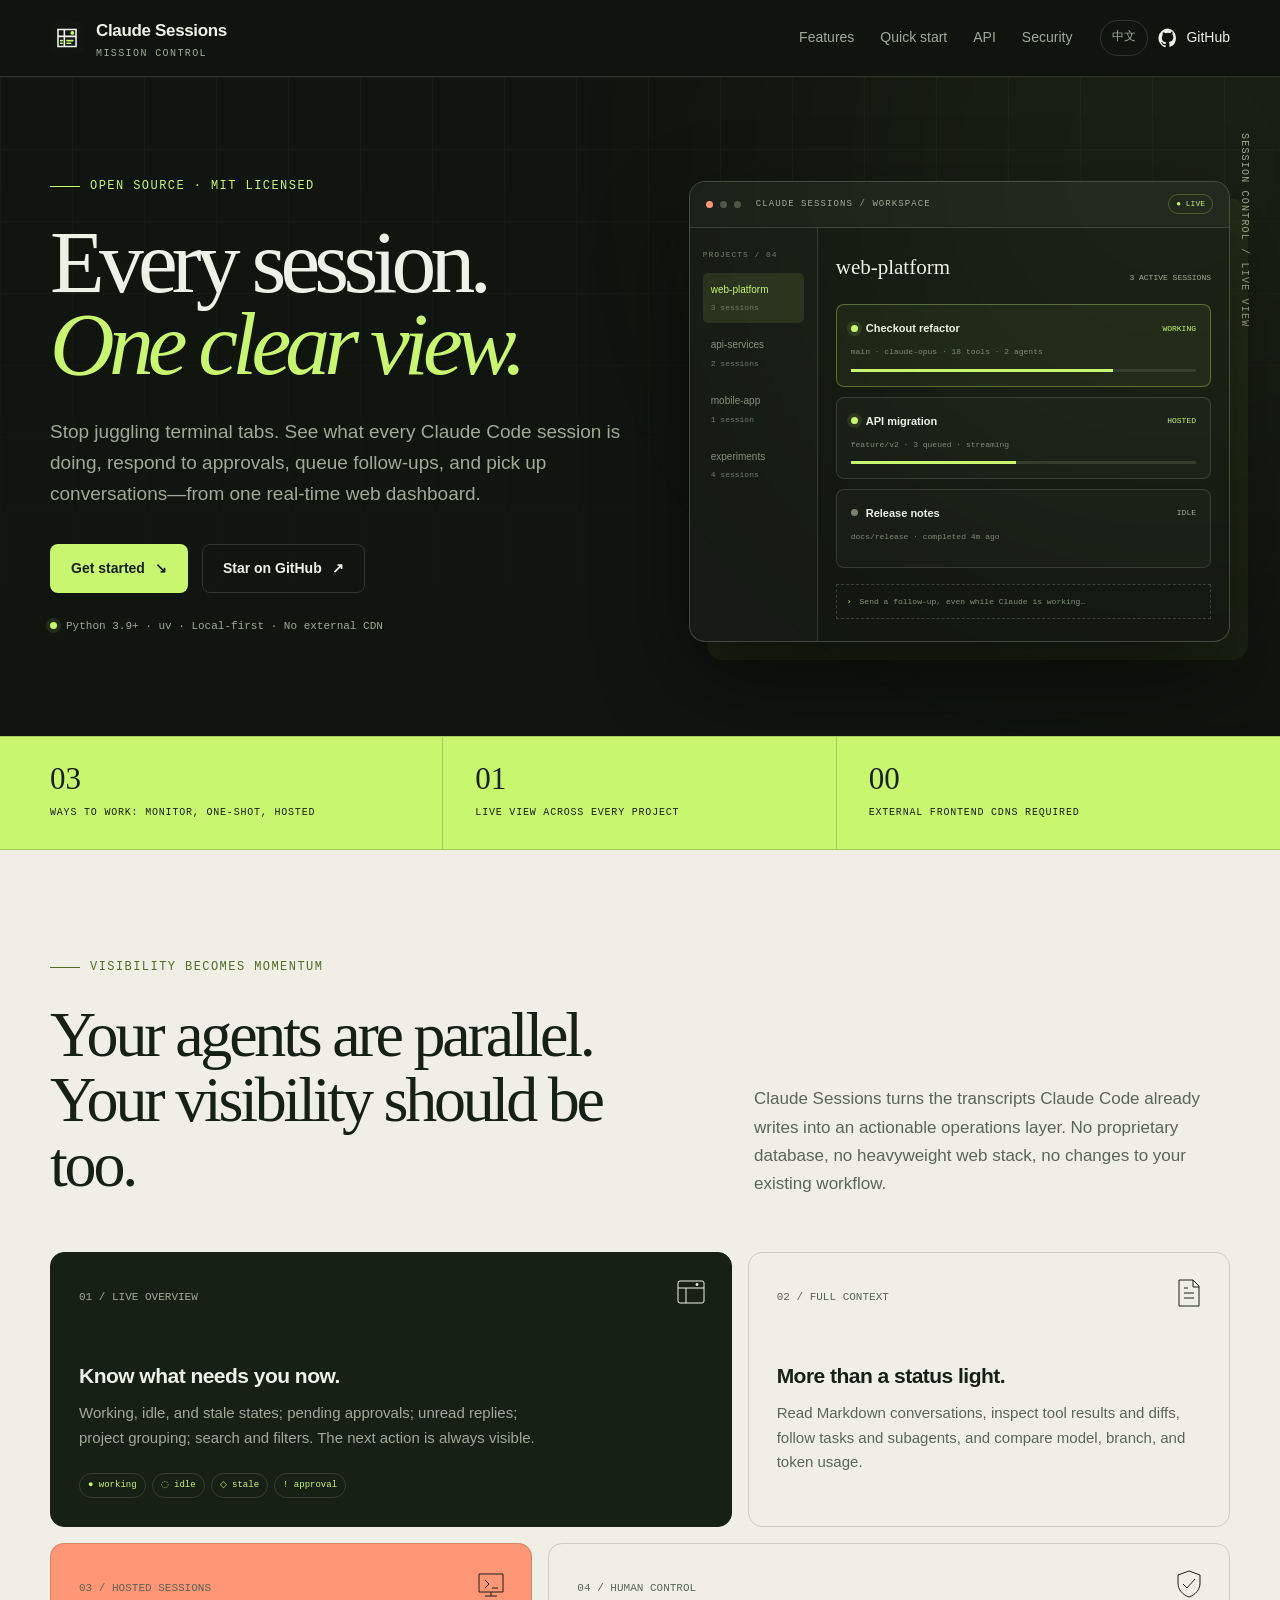
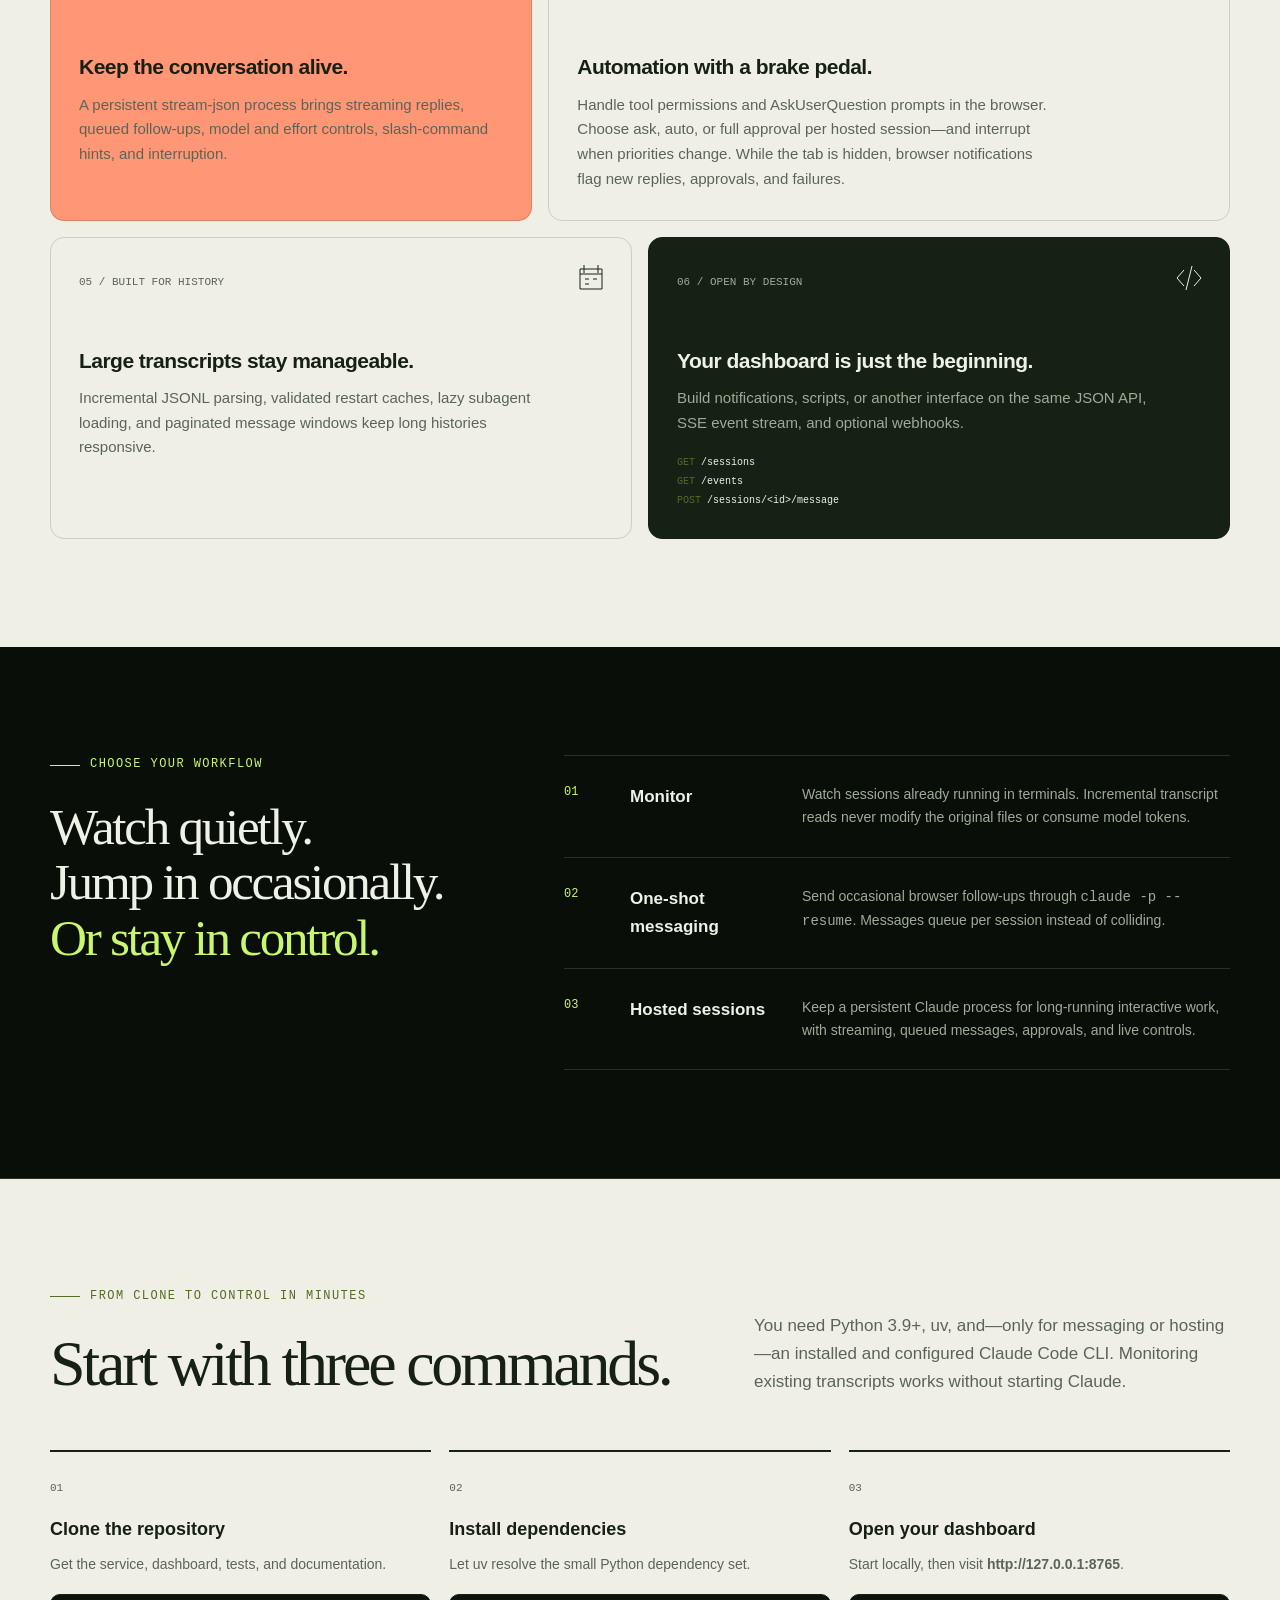
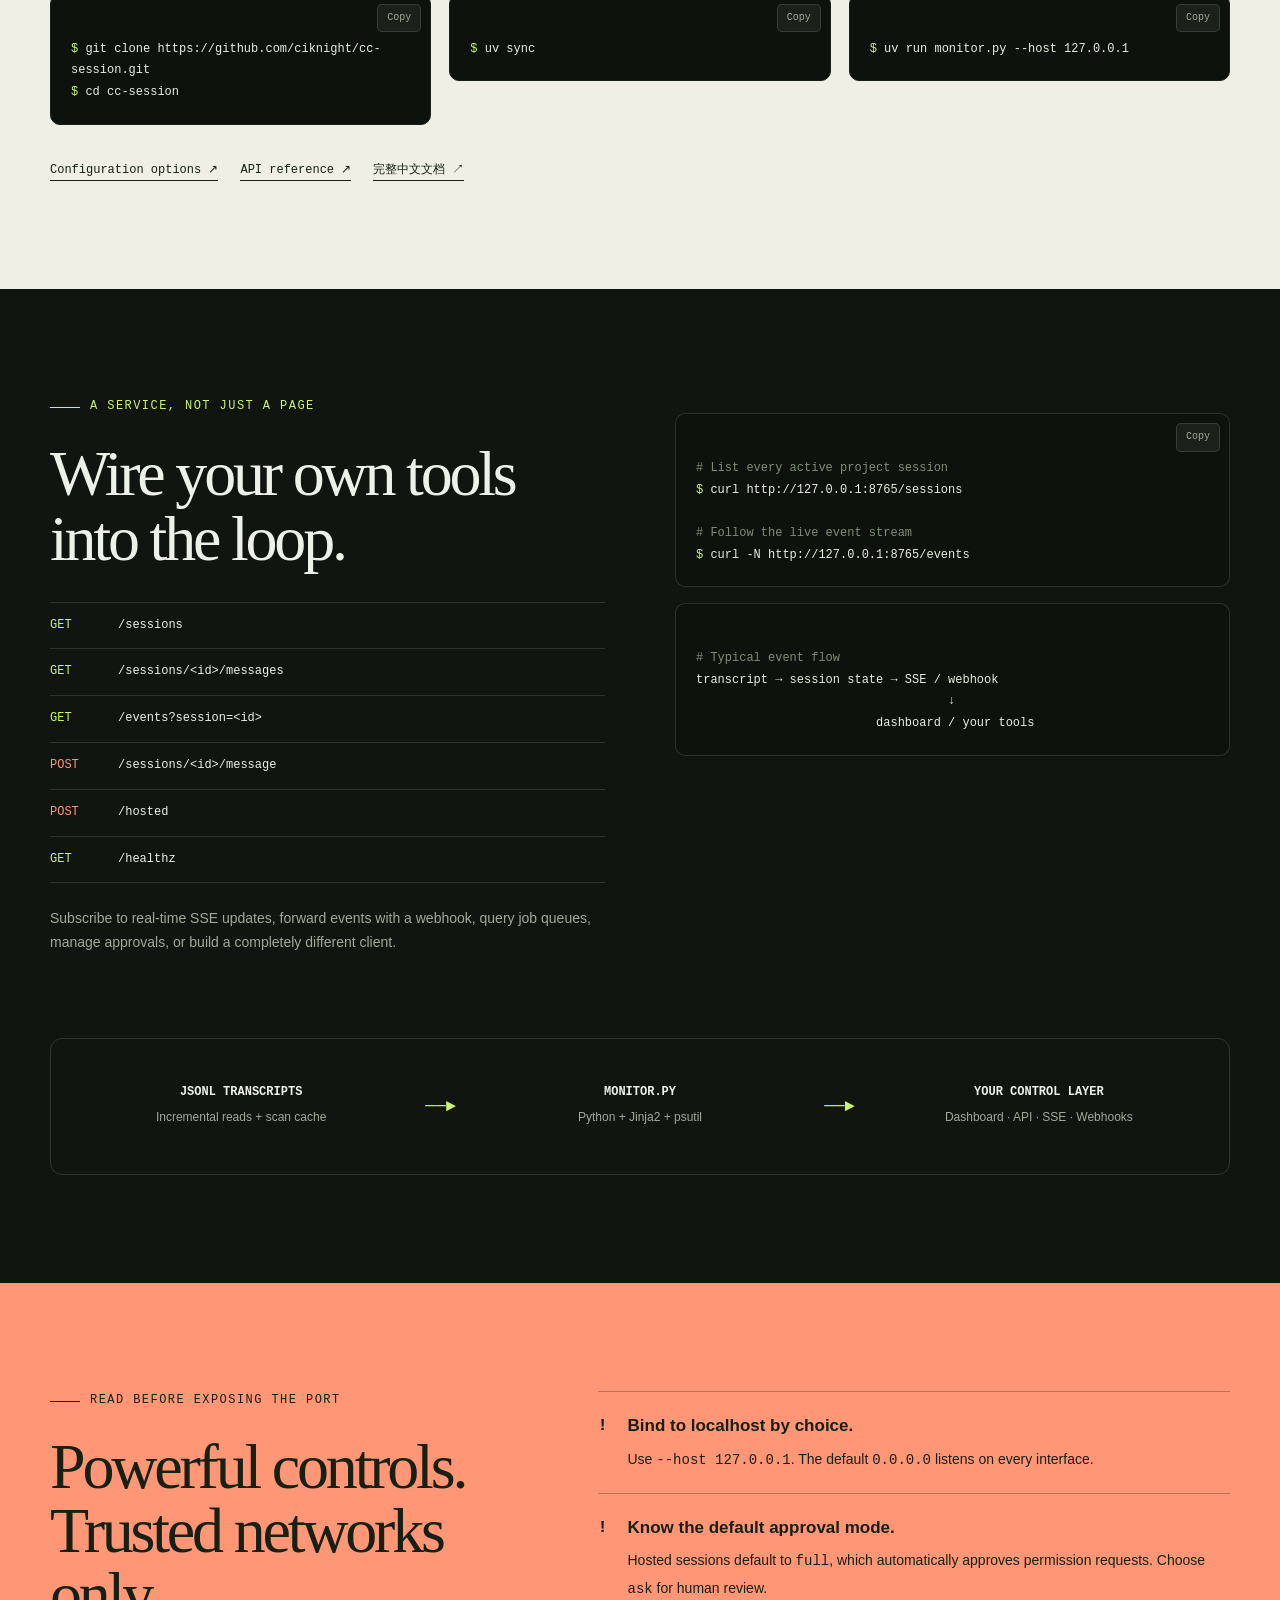
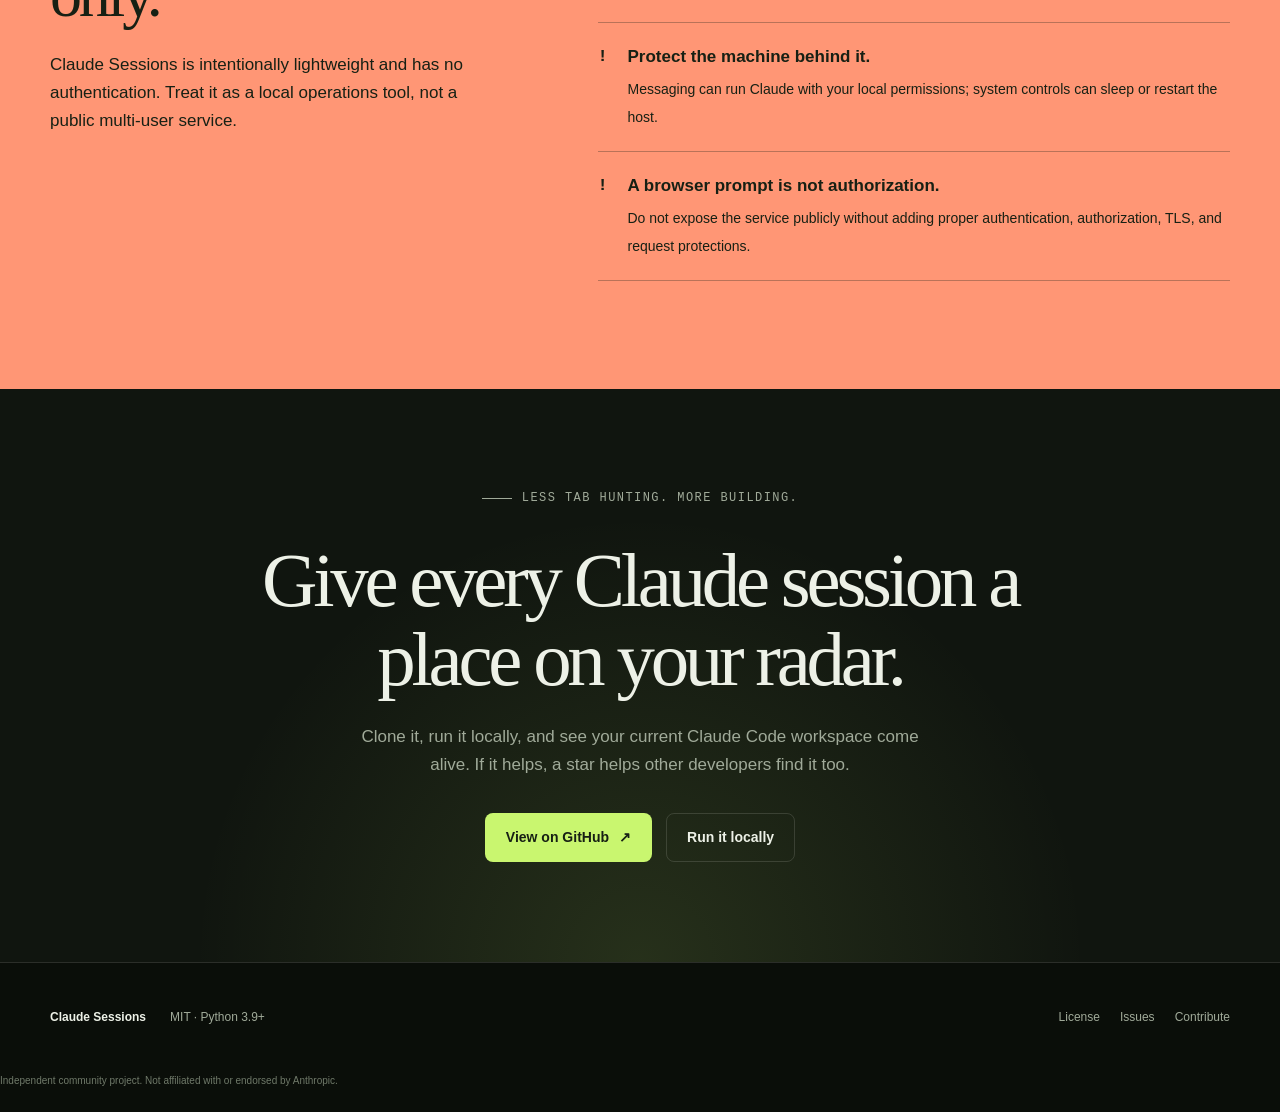
==== commit b174c99b: "docs: 中英文 README 与站点同步通知、系统面板新能力和后端包结构 - 新增浏览器通知特性说明（页面隐藏提醒、短回合过滤、标题计数） - 系统面板补充推迟睡眠与残留进程管理，GET /sys" ====
--- a/docs/index.html
+++ b/docs/index.html
@@ -140,7 +140,7 @@
             <span class="feature-number">04 / HUMAN CONTROL</span>
             <svg class="feature-icon" viewBox="0 0 32 32" fill="none" stroke="currentColor" aria-hidden="true"><path d="M16 3 27 7v8c0 7-4.7 11.7-11 14-6.3-2.3-11-7-11-14V7z"/><path d="m10 16 4 4 8-9"/></svg>
             <h3>Automation with a brake pedal.</h3>
-            <p>Handle tool permissions and AskUserQuestion prompts in the browser. Choose ask, auto, or full approval per hosted session—and interrupt when priorities change.</p>
+            <p>Handle tool permissions and AskUserQuestion prompts in the browser. Choose ask, auto, or full approval per hosted session—and interrupt when priorities change. While the tab is hidden, browser notifications flag new replies, approvals, and failures.</p>
           </article>
 
           <article class="feature-card">
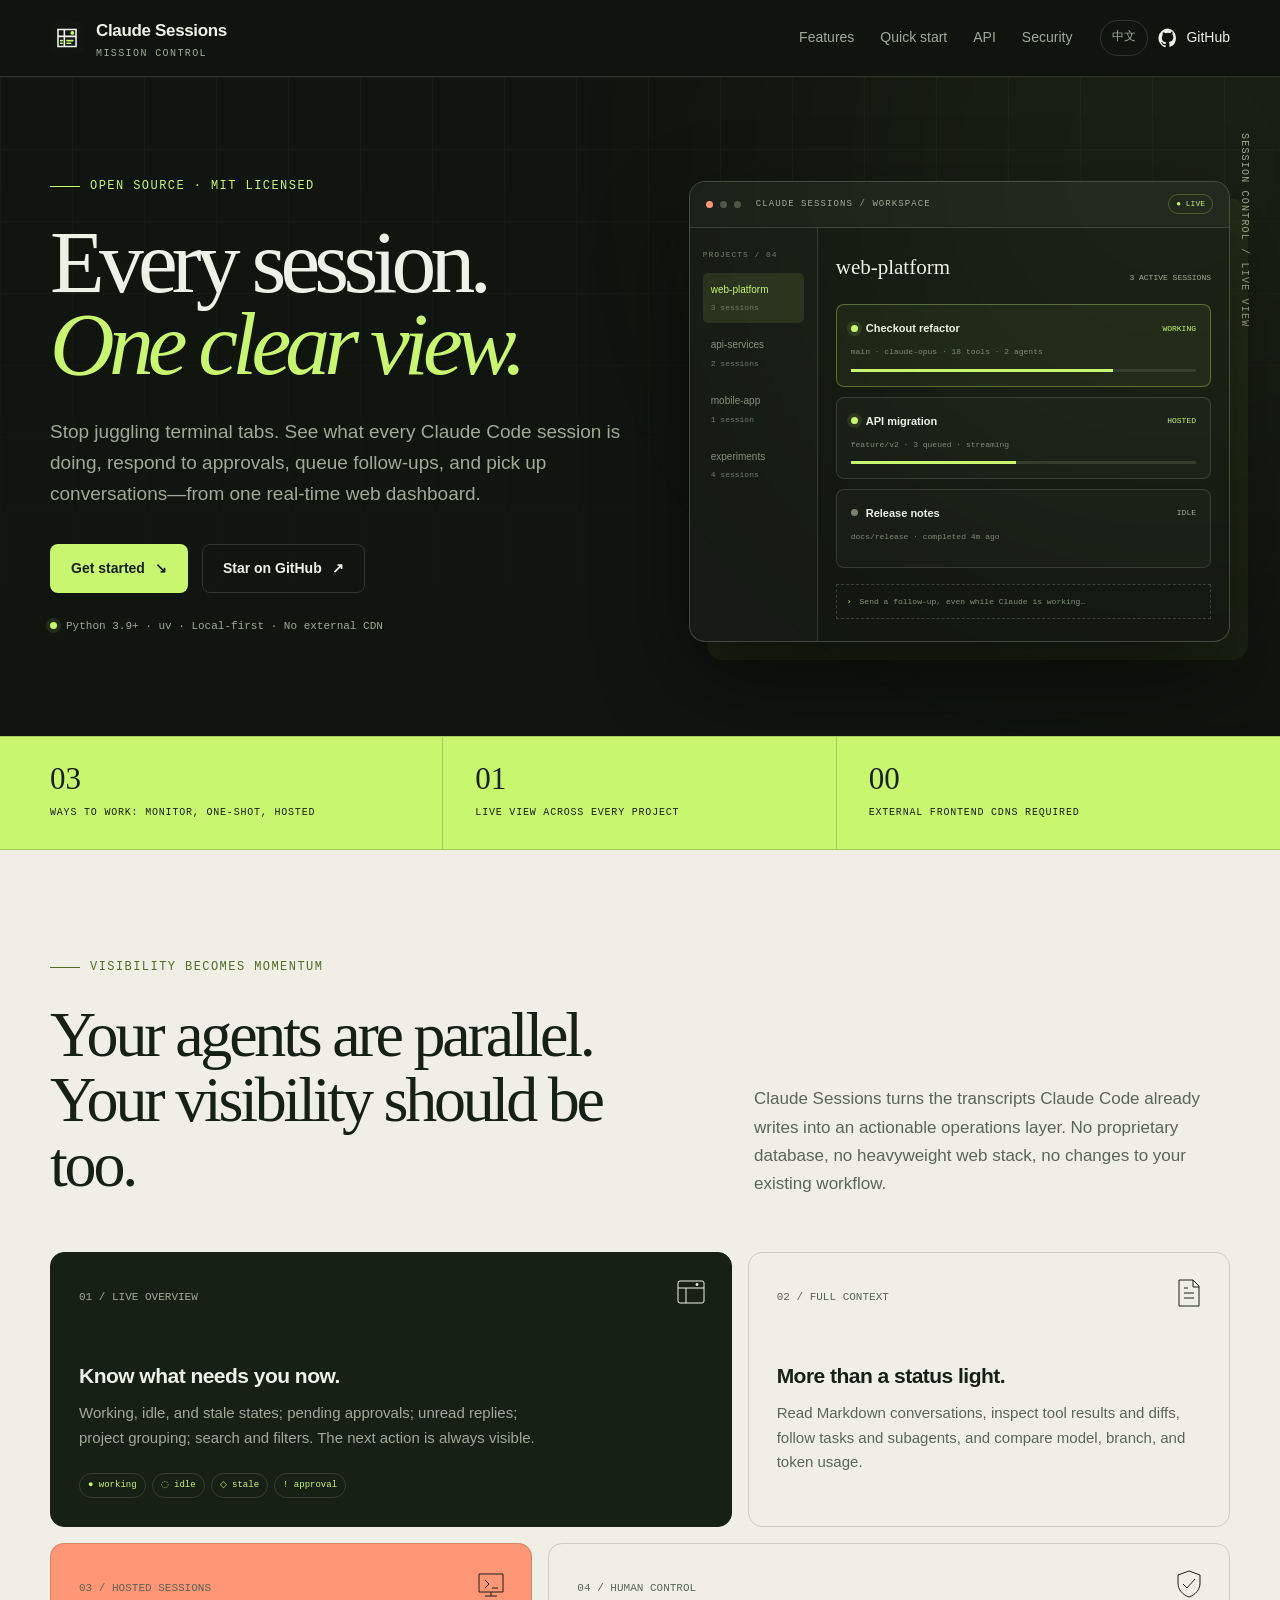
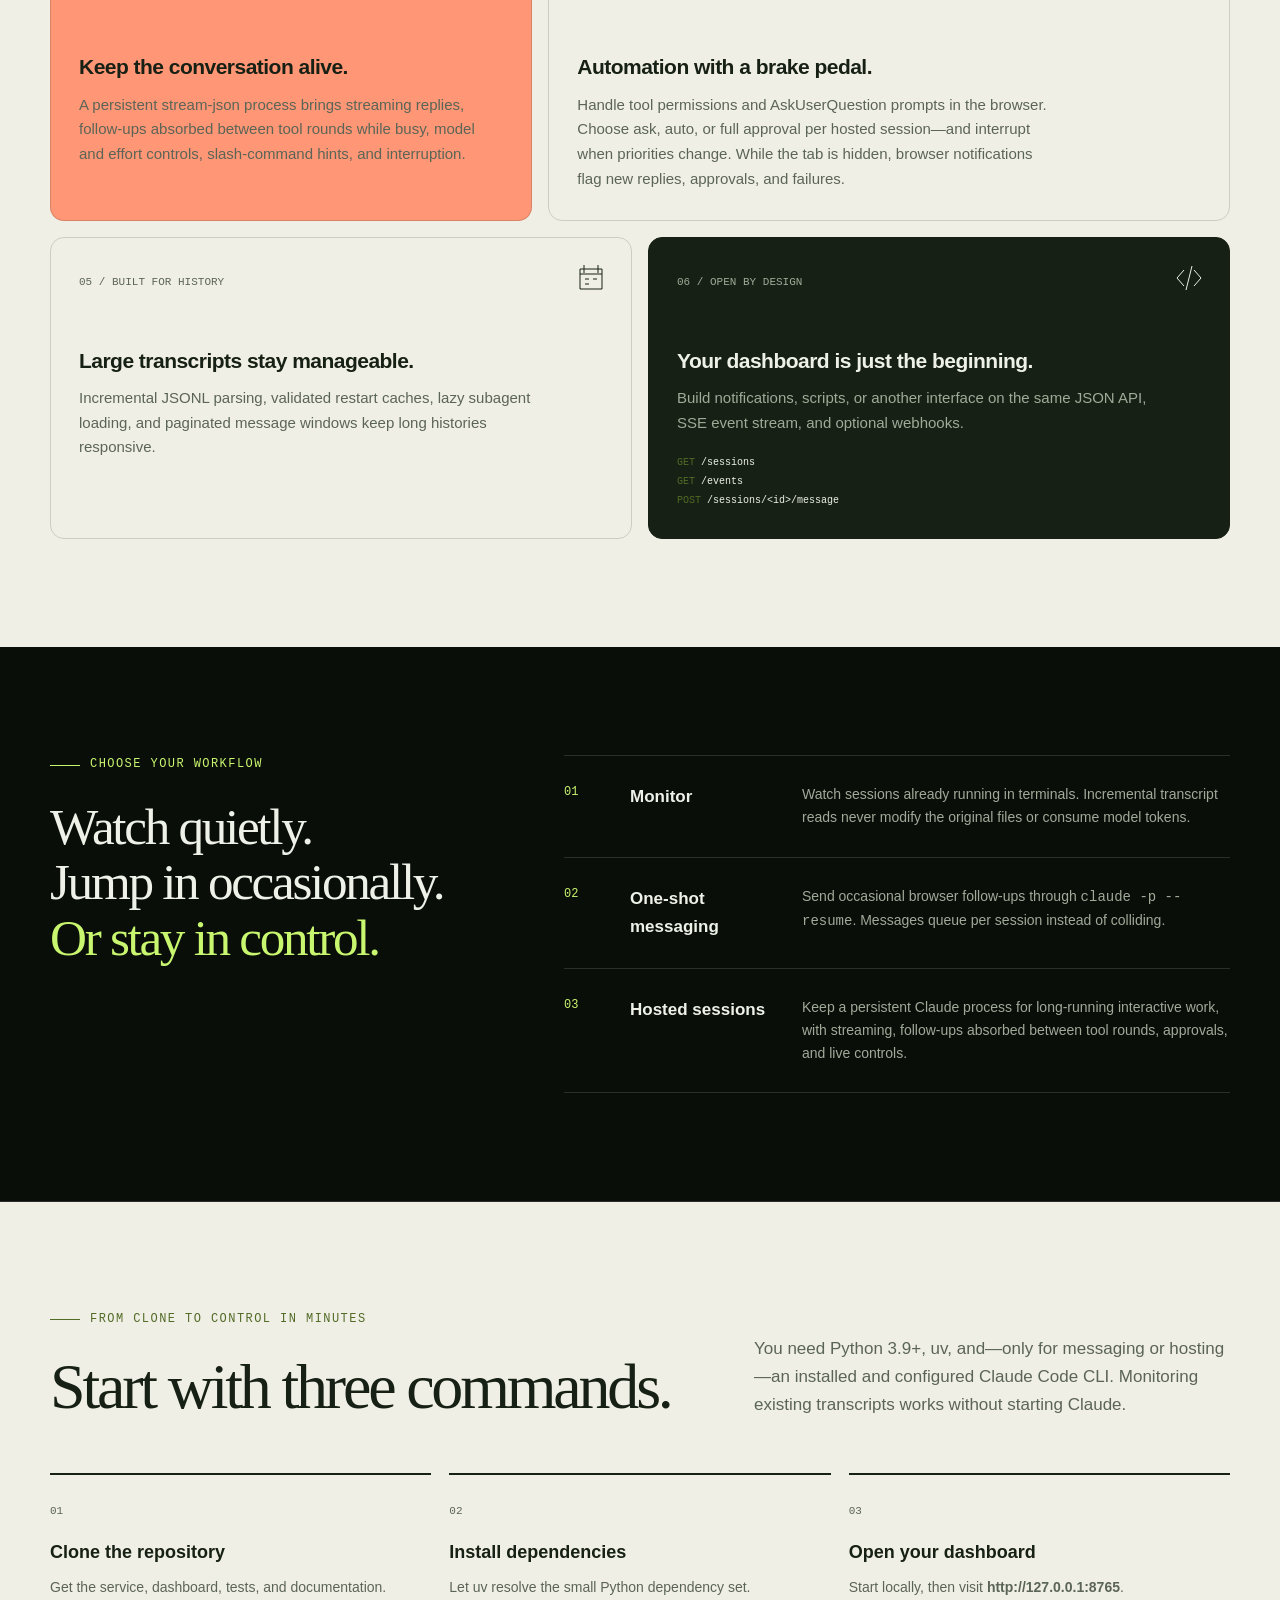
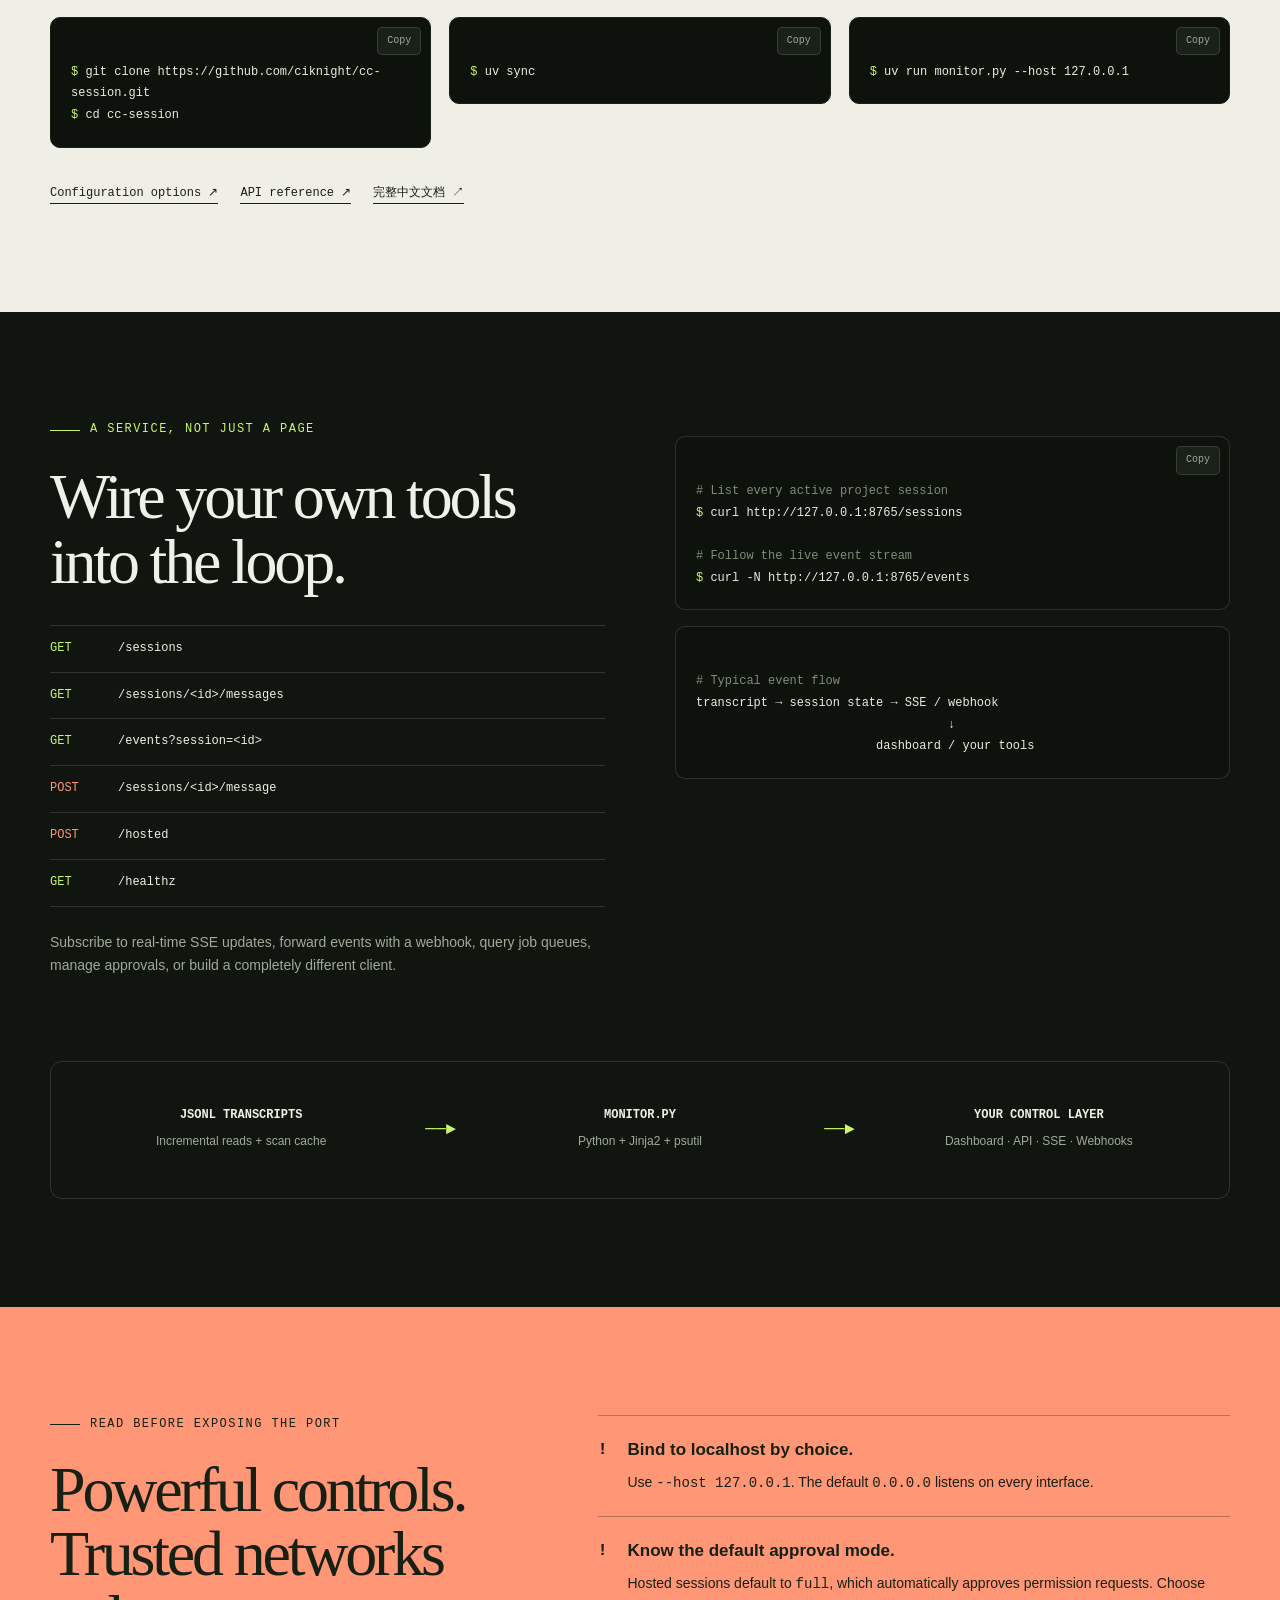
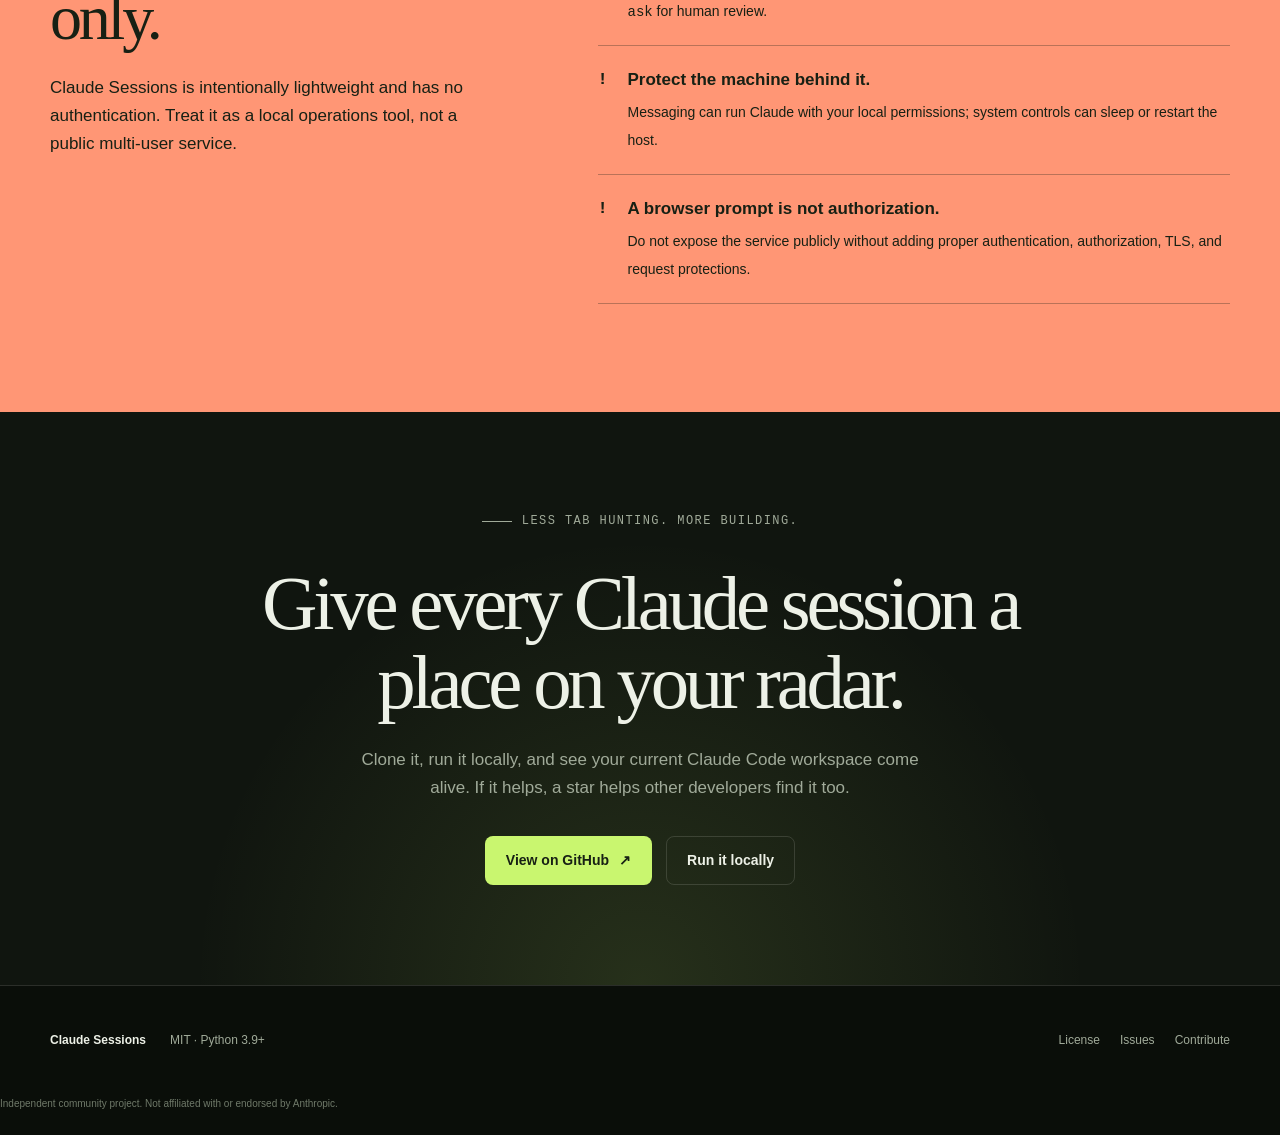
==== commit c04eb8ef: "fix: 托管即时追问与回显/队列交互修复 - 托管消息立即写入 CLI stdin，由 CLI 在工具轮之间吸收；声明 rapidFollowupPreempt 抢占空回合 - 多任务按 comma" ====
--- a/docs/index.html
+++ b/docs/index.html
@@ -133,7 +133,7 @@
             <span class="feature-number">03 / HOSTED SESSIONS</span>
             <svg class="feature-icon" viewBox="0 0 32 32" fill="none" stroke="currentColor" aria-hidden="true"><path d="M4 6h24v18H4zM10 28h12M16 24v4"/><path d="m10 12 4 4-4 4M17 20h6"/></svg>
             <h3>Keep the conversation alive.</h3>
-            <p>A persistent stream-json process brings streaming replies, queued follow-ups, model and effort controls, slash-command hints, and interruption.</p>
+            <p>A persistent stream-json process brings streaming replies, follow-ups absorbed between tool rounds while busy, model and effort controls, slash-command hints, and interruption.</p>
           </article>
 
           <article class="feature-card">
@@ -181,7 +181,7 @@
           <article class="workflow">
             <span class="workflow-number">03</span>
             <h3>Hosted sessions</h3>
-            <p>Keep a persistent Claude process for long-running interactive work, with streaming, queued messages, approvals, and live controls.</p>
+            <p>Keep a persistent Claude process for long-running interactive work, with streaming, follow-ups absorbed between tool rounds, approvals, and live controls.</p>
           </article>
         </div>
       </div>
